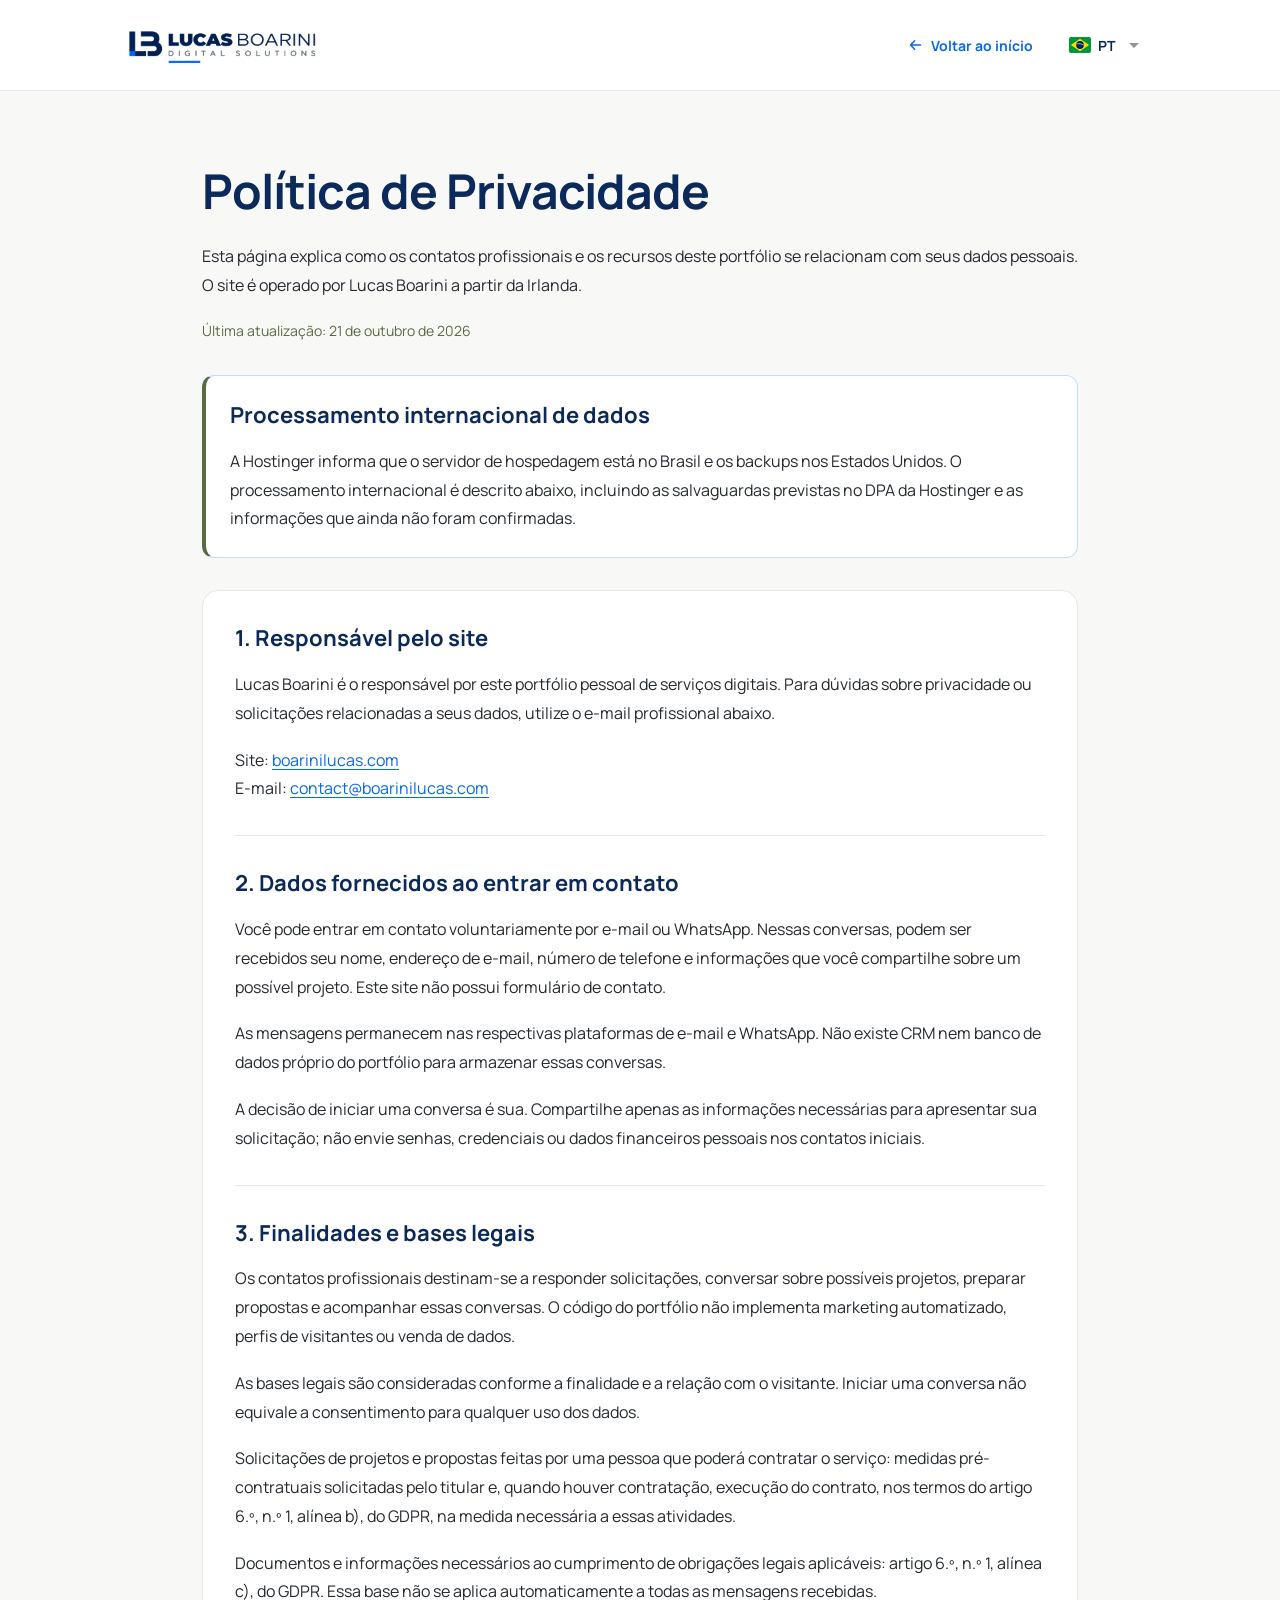
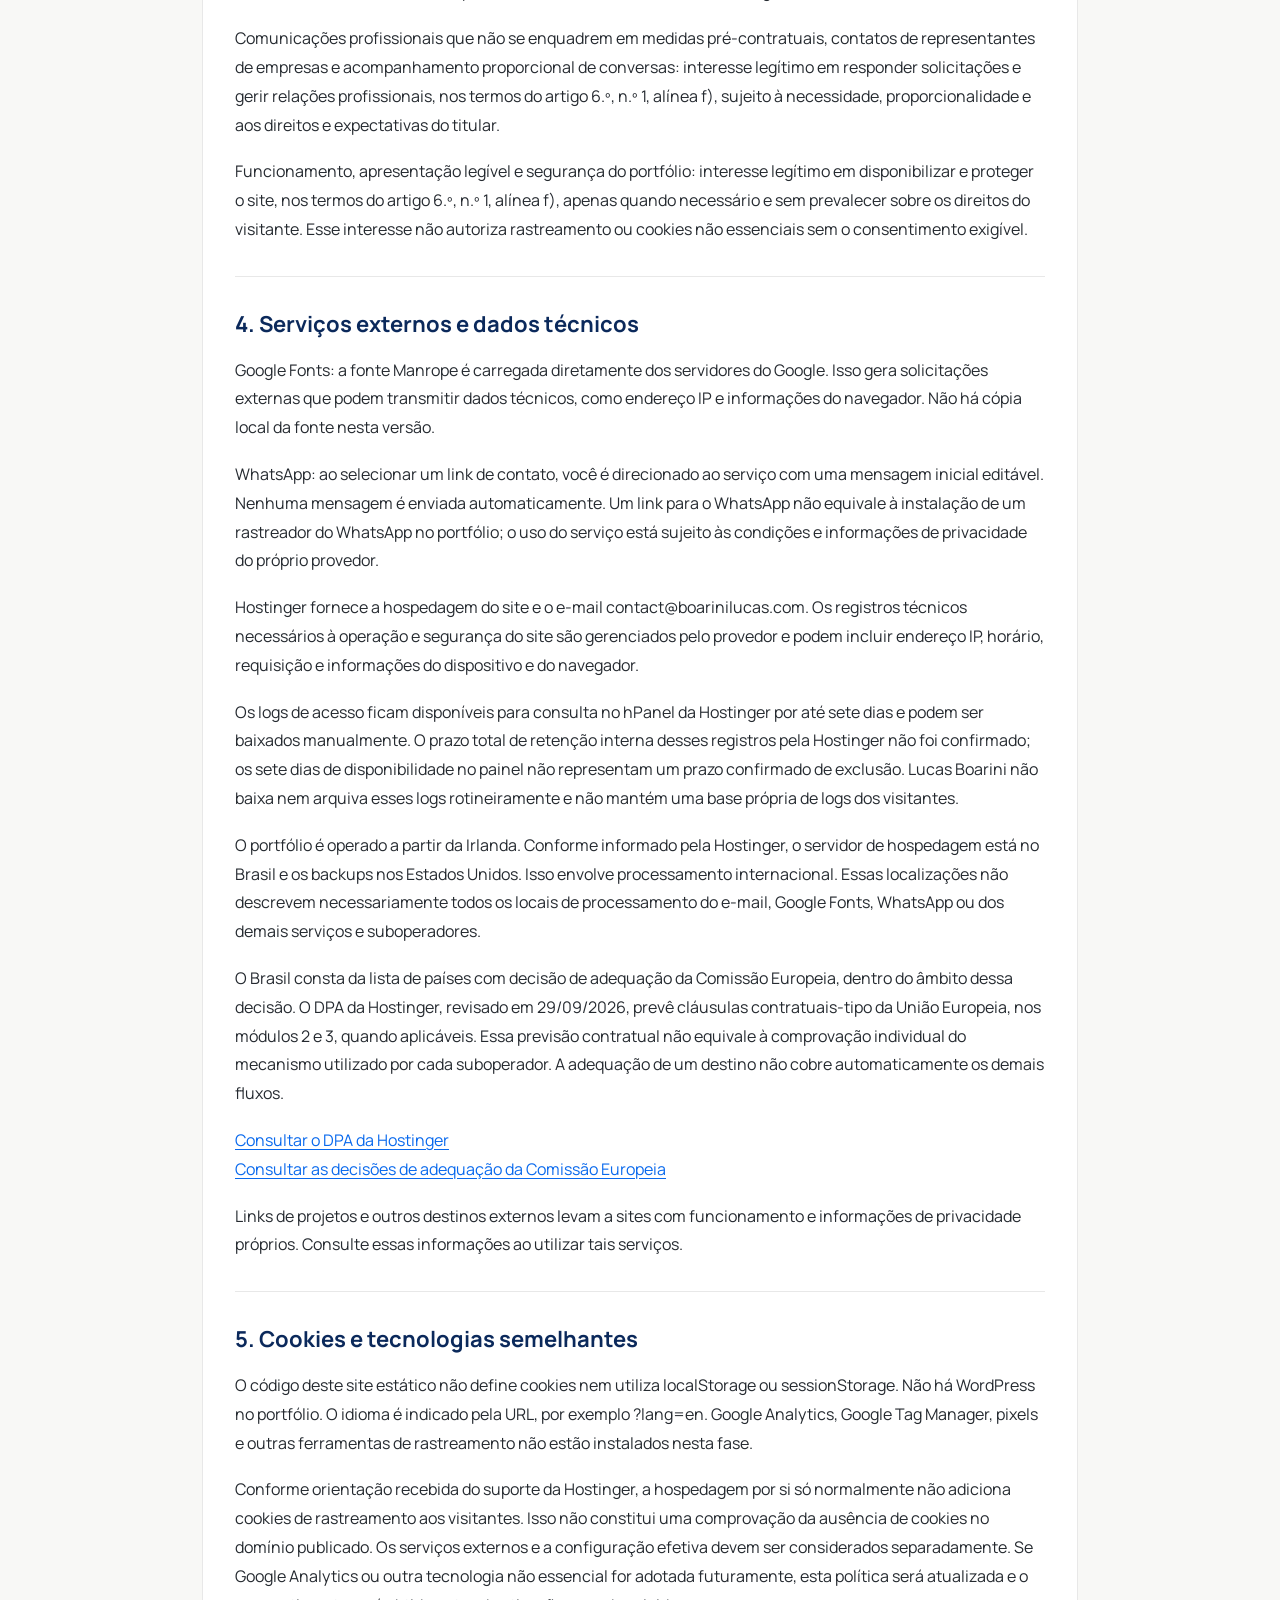
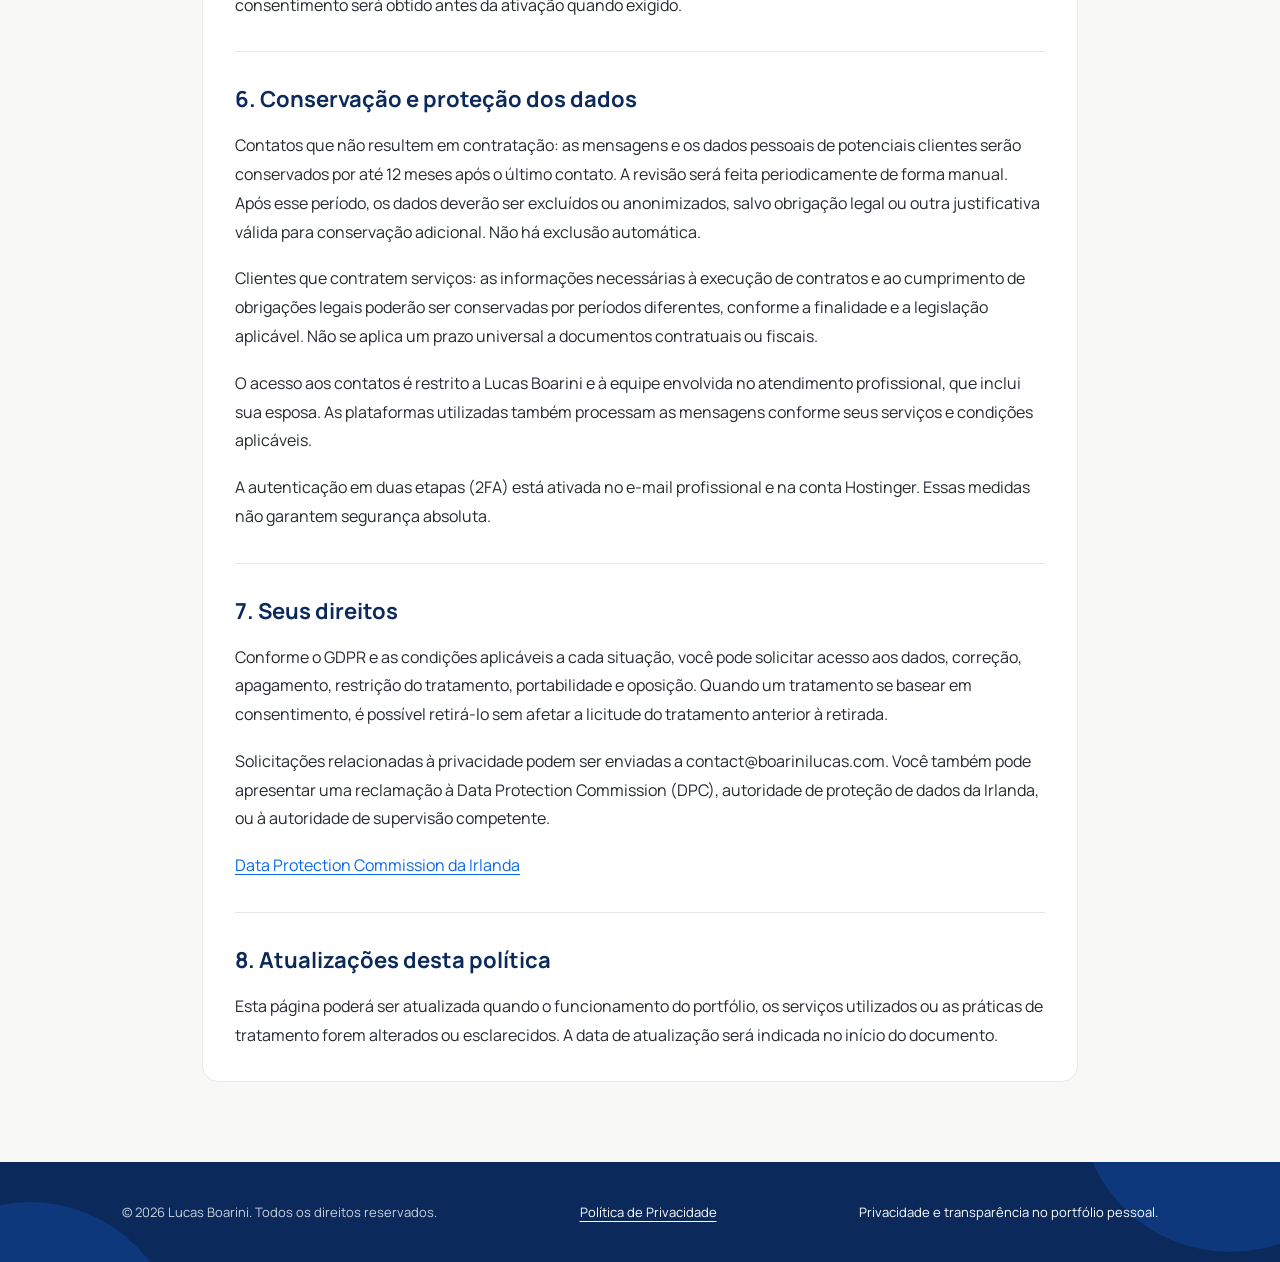
==== privacy-policy.html @ ac852f43 "feat: finalize portfolio and privacy policy for launch" ====
<!DOCTYPE html>
<html lang="pt-BR">
    <head>
        <meta charset="UTF-8">
        <meta name="viewport" content="width=device-width, initial-scale=1.0">
        <title data-i18n="privacy.seoTitle">Política de Privacidade | Lucas Boarini</title>
        <meta name="description" content="Informações sobre contatos, serviços externos e privacidade no portfólio de Lucas Boarini, operado a partir da Irlanda." data-i18n-content="privacy.seoDescription">
        <link rel="canonical" href="https://boarinilucas.com/privacy-policy.html">
        <meta property="og:url" content="https://boarinilucas.com/privacy-policy.html">
        <meta property="og:type" content="website">
        <meta property="og:site_name" content="Lucas Boarini Digital Solutions">
        <meta property="og:title" content="Política de Privacidade | Lucas Boarini" data-i18n-content="privacy.seoTitle">
        <meta property="og:description" content="Informações sobre contatos, serviços externos e privacidade no portfólio de Lucas Boarini, operado a partir da Irlanda." data-i18n-content="privacy.seoDescription">
        <meta property="og:locale" content="pt_BR" data-i18n-content="seo.locale">
        <meta property="og:locale:alternate" content="en_IE" data-i18n-content="seo.localeAlternate">
        <meta property="og:image" content="https://boarinilucas.com/assets/img/social/og-image.jpg">
        <meta property="og:image:width" content="1200">
        <meta property="og:image:height" content="630">
        <meta name="twitter:card" content="summary_large_image">
        <meta name="twitter:title" content="Política de Privacidade | Lucas Boarini" data-i18n-content="privacy.seoTitle">
        <meta name="twitter:description" content="Informações sobre contatos, serviços externos e privacidade no portfólio de Lucas Boarini, operado a partir da Irlanda." data-i18n-content="privacy.seoDescription">
        <meta name="twitter:image" content="https://boarinilucas.com/assets/img/social/og-image.jpg">
        <!-- Antes da publicação: disponibilizar a imagem na URL HTTPS configurada
        e validar as prévias de compartilhamento no domínio definitivo. -->
        <link rel="icon" type="image/png" sizes="32x32" href="assets/img/logo-site/favicon-32.png">
        <link rel="icon" type="image/png" sizes="96x96" href="assets/img/logo-site/favicon-96.png">
        <link rel="preconnect" href="https://fonts.googleapis.com">
        <link rel="preconnect" href="https://fonts.gstatic.com" crossorigin>
        <link rel="stylesheet" href="https://fonts.googleapis.com/css2?family=Manrope:wght@400;600;700;800&amp;display=swap">
        <link rel="stylesheet" href="assets/style.css">
        <link rel="stylesheet" href="assets/privacy-policy.css">
    </head>
    <body class="privacy-page">
        <a href="#privacy-content" class="privacy-skip-link" data-i18n="privacy.skip">Ir para o conteúdo</a>
        <header class="header">
            <div class="header-container">
                <a href="index.html" class="logo" data-language-link>
                    <img src="assets/img/logo-site/logo.webp" alt="Lucas Boarini Digital Solutions" width="600" height="200">
                </a>
                <a href="index.html" class="privacy-back-link" data-language-link aria-label="Voltar ao início" data-i18n-aria-label="privacy.back">
                    <svg viewBox="0 0 24 24" width="20" height="20" fill="none" stroke="currentColor" stroke-width="1.8" stroke-linecap="round" stroke-linejoin="round" aria-hidden="true"><path d="m14 7-5 5 5 5M9 12h12"/></svg>
                    <span class="privacy-back-full" data-i18n="privacy.back">Voltar ao início</span>
                    <span class="privacy-back-short" data-i18n="privacy.backShort">Início</span>
                </a>
                <div class="language-selector">
                    <button class="language-button" id="language-button" type="button" aria-expanded="false" aria-controls="language-menu">
                        <img
                        id="language-flag"
                        src="assets/img/flags/br.svg"
                        alt="Português"
                        width="22"
                        height="16"
                        >
                        <span id="language-label">
                            PT
                        </span>
                        <img src="assets/img/icons/arrow-drop-down.svg" alt="" width="24" height="24">
                    </button>
                    <div class="language-menu" id="language-menu">
                        <button data-lang="pt">
                            <img src="assets/img/flags/br.svg" alt="" width="22" height="16">
                            <span>
                                Português
                            </span>
                        </button>
                        <button data-lang="en">
                            <img src="assets/img/flags/ie.svg" alt="" width="22" height="16">
                            <span>
                                English
                            </span>
                        </button>
                    </div>
                </div>
            </div>
        </header>
        <main id="privacy-content" class="privacy-content">
            <div class="privacy-heading">
                <h1 data-i18n="privacy.link">Política de Privacidade</h1>
                <p data-i18n="privacy.intro">Esta página explica como os contatos profissionais e os recursos deste portfólio se relacionam com seus dados pessoais. O site é operado por Lucas Boarini a partir da Irlanda.</p>
                <p class="privacy-updated"><span data-i18n="privacy.updatedLabel">Última atualização:</span> <time datetime="2026-10-21" data-i18n="privacy.updatedDate">21 de outubro de 2026</time></p>
            </div>
            <aside class="privacy-review" aria-labelledby="privacy-review-title">
                <h2 data-i18n="privacy.transferNoticeTitle" id="privacy-review-title">Processamento internacional de dados</h2>
                <p data-i18n="privacy.transferNoticeText">A Hostinger informa que o servidor de hospedagem está no Brasil e os backups nos Estados Unidos. O processamento internacional é descrito abaixo, incluindo as salvaguardas previstas no DPA da Hostinger e as informações que ainda não foram confirmadas.</p>
            </aside>
            <article class="privacy-document">
                <section aria-labelledby="controller-title">
                    <h2 data-i18n="privacy.controllerTitle" id="controller-title">1. Responsável pelo site</h2>
                    <p data-i18n="privacy.controllerText">Lucas Boarini é o responsável por este portfólio pessoal de serviços digitais. Para dúvidas sobre privacidade ou solicitações relacionadas a seus dados, utilize o e-mail profissional abaixo.</p>
                    <p><span data-i18n="privacy.siteLabel">Site:</span> <a href="https://boarinilucas.com/">boarinilucas.com</a><br>
                    <span data-i18n="privacy.emailLabel">E-mail:</span> <a href="mailto:contact@boarinilucas.com">contact@boarinilucas.com</a></p>
                </section>
                <section aria-labelledby="contact-data-title">
                    <h2 data-i18n="privacy.contactTitle" id="contact-data-title">2. Dados fornecidos ao entrar em contato</h2>
                    <p data-i18n="privacy.contactText">Você pode entrar em contato voluntariamente por e-mail ou WhatsApp. Nessas conversas, podem ser recebidos seu nome, endereço de e-mail, número de telefone e informações que você compartilhe sobre um possível projeto. Este site não possui formulário de contato.</p>
                    <p data-i18n="privacy.contactStorage">As mensagens permanecem nas respectivas plataformas de e-mail e WhatsApp. Não existe CRM nem banco de dados próprio do portfólio para armazenar essas conversas.</p>
                    <p data-i18n="privacy.contactChoice">A decisão de iniciar uma conversa é sua. Compartilhe apenas as informações necessárias para apresentar sua solicitação; não envie senhas, credenciais ou dados financeiros pessoais nos contatos iniciais.</p>
                </section>
                <section aria-labelledby="purposes-title">
                    <h2 data-i18n="privacy.purposeTitle" id="purposes-title">3. Finalidades e bases legais</h2>
                    <p data-i18n="privacy.purposeText">Os contatos profissionais destinam-se a responder solicitações, conversar sobre possíveis projetos, preparar propostas e acompanhar essas conversas. O código do portfólio não implementa marketing automatizado, perfis de visitantes ou venda de dados.</p>
                    <p data-i18n="privacy.basisText">As bases legais são consideradas conforme a finalidade e a relação com o visitante. Iniciar uma conversa não equivale a consentimento para qualquer uso dos dados.</p>
                    <p data-i18n="privacy.basisContract">Solicitações de projetos e propostas feitas por uma pessoa que poderá contratar o serviço: medidas pré-contratuais solicitadas pelo titular e, quando houver contratação, execução do contrato, nos termos do artigo 6.º, n.º 1, alínea b), do GDPR, na medida necessária a essas atividades.</p>
                    <p data-i18n="privacy.basisLegal">Documentos e informações necessários ao cumprimento de obrigações legais aplicáveis: artigo 6.º, n.º 1, alínea c), do GDPR. Essa base não se aplica automaticamente a todas as mensagens recebidas.</p>
                    <p data-i18n="privacy.basisInterests">Comunicações profissionais que não se enquadrem em medidas pré-contratuais, contatos de representantes de empresas e acompanhamento proporcional de conversas: interesse legítimo em responder solicitações e gerir relações profissionais, nos termos do artigo 6.º, n.º 1, alínea f), sujeito à necessidade, proporcionalidade e aos direitos e expectativas do titular.</p>
                    <p data-i18n="privacy.basisTechnical">Funcionamento, apresentação legível e segurança do portfólio: interesse legítimo em disponibilizar e proteger o site, nos termos do artigo 6.º, n.º 1, alínea f), apenas quando necessário e sem prevalecer sobre os direitos do visitante. Esse interesse não autoriza rastreamento ou cookies não essenciais sem o consentimento exigível.</p>
                </section>
                <section aria-labelledby="services-title">
                    <h2 data-i18n="privacy.servicesTitle" id="services-title">4. Serviços externos e dados técnicos</h2>
                    <p data-i18n="privacy.fontsText">Google Fonts: a fonte Manrope é carregada diretamente dos servidores do Google. Isso gera solicitações externas que podem transmitir dados técnicos, como endereço IP e informações do navegador. Não há cópia local da fonte nesta versão.</p>
                    <p data-i18n="privacy.whatsappText">WhatsApp: ao selecionar um link de contato, você é direcionado ao serviço com uma mensagem inicial editável. Nenhuma mensagem é enviada automaticamente. Um link para o WhatsApp não equivale à instalação de um rastreador do WhatsApp no portfólio; o uso do serviço está sujeito às condições e informações de privacidade do próprio provedor.</p>
                    <p data-i18n="privacy.hostingText">Hostinger fornece a hospedagem do site e o e-mail contact@boarinilucas.com. Os registros técnicos necessários à operação e segurança do site são gerenciados pelo provedor e podem incluir endereço IP, horário, requisição e informações do dispositivo e do navegador.</p>
                    <p data-i18n="privacy.logsText">Os logs de acesso ficam disponíveis para consulta no hPanel da Hostinger por até sete dias e podem ser baixados manualmente. O prazo total de retenção interna desses registros pela Hostinger não foi confirmado; os sete dias de disponibilidade no painel não representam um prazo confirmado de exclusão. Lucas Boarini não baixa nem arquiva esses logs rotineiramente e não mantém uma base própria de logs dos visitantes.</p>
                    <p data-i18n="privacy.transfersText">O portfólio é operado a partir da Irlanda. Conforme informado pela Hostinger, o servidor de hospedagem está no Brasil e os backups nos Estados Unidos. Isso envolve processamento internacional. Essas localizações não descrevem necessariamente todos os locais de processamento do e-mail, Google Fonts, WhatsApp ou dos demais serviços e suboperadores.</p>
                    <p data-i18n="privacy.safeguardsText">O Brasil consta da lista de países com decisão de adequação da Comissão Europeia, dentro do âmbito dessa decisão. O DPA da Hostinger, revisado em 29/09/2026, prevê cláusulas contratuais-tipo da União Europeia, nos módulos 2 e 3, quando aplicáveis. Essa previsão contratual não equivale à comprovação individual do mecanismo utilizado por cada suboperador. A adequação de um destino não cobre automaticamente os demais fluxos.</p>
                    <p><a href="https://www.hostinger.com/legal/dpa" data-i18n="privacy.hostingerDpaLink">Consultar o DPA da Hostinger</a><br>
                    <a href="https://commission.europa.eu/law/law-topic/data-protection/international-dimension-data-protection/adequacy-decisions_en" data-i18n="privacy.adequacyLink">Consultar as decisões de adequação da Comissão Europeia</a></p>
                    <p data-i18n="privacy.externalLinksText">Links de projetos e outros destinos externos levam a sites com funcionamento e informações de privacidade próprios. Consulte essas informações ao utilizar tais serviços.</p>
                </section>
                <section aria-labelledby="cookies-title">
                    <h2 data-i18n="privacy.cookiesTitle" id="cookies-title">5. Cookies e tecnologias semelhantes</h2>
                    <p data-i18n="privacy.cookiesText">O código deste site estático não define cookies nem utiliza localStorage ou sessionStorage. Não há WordPress no portfólio. O idioma é indicado pela URL, por exemplo ?lang=en. Google Analytics, Google Tag Manager, pixels e outras ferramentas de rastreamento não estão instalados nesta fase.</p>
                    <p data-i18n="privacy.cookiesHosting">Conforme orientação recebida do suporte da Hostinger, a hospedagem por si só normalmente não adiciona cookies de rastreamento aos visitantes. Isso não constitui uma comprovação da ausência de cookies no domínio publicado. Os serviços externos e a configuração efetiva devem ser considerados separadamente. Se Google Analytics ou outra tecnologia não essencial for adotada futuramente, esta política será atualizada e o consentimento será obtido antes da ativação quando exigido.</p>
                </section>
                <section aria-labelledby="retention-title">
                    <h2 data-i18n="privacy.retentionTitle" id="retention-title">6. Conservação e proteção dos dados</h2>
                    <p data-i18n="privacy.retentionText">Contatos que não resultem em contratação: as mensagens e os dados pessoais de potenciais clientes serão conservados por até 12 meses após o último contato. A revisão será feita periodicamente de forma manual. Após esse período, os dados deverão ser excluídos ou anonimizados, salvo obrigação legal ou outra justificativa válida para conservação adicional. Não há exclusão automática.</p>
                    <p data-i18n="privacy.clientRetention">Clientes que contratem serviços: as informações necessárias à execução de contratos e ao cumprimento de obrigações legais poderão ser conservadas por períodos diferentes, conforme a finalidade e a legislação aplicável. Não se aplica um prazo universal a documentos contratuais ou fiscais.</p>
                    <p data-i18n="privacy.accessText">O acesso aos contatos é restrito a Lucas Boarini e à equipe envolvida no atendimento profissional, que inclui sua esposa. As plataformas utilizadas também processam as mensagens conforme seus serviços e condições aplicáveis.</p>
                    <p data-i18n="privacy.securityText">A autenticação em duas etapas (2FA) está ativada no e-mail profissional e na conta Hostinger. Essas medidas não garantem segurança absoluta.</p>
                </section>
                <section aria-labelledby="rights-title">
                    <h2 data-i18n="privacy.rightsTitle" id="rights-title">7. Seus direitos</h2>
                    <p data-i18n="privacy.rightsText">Conforme o GDPR e as condições aplicáveis a cada situação, você pode solicitar acesso aos dados, correção, apagamento, restrição do tratamento, portabilidade e oposição. Quando um tratamento se basear em consentimento, é possível retirá-lo sem afetar a licitude do tratamento anterior à retirada.</p>
                    <p data-i18n="privacy.requestsText">Solicitações relacionadas à privacidade podem ser enviadas a contact@boarinilucas.com. Você também pode apresentar uma reclamação à Data Protection Commission (DPC), autoridade de proteção de dados da Irlanda, ou à autoridade de supervisão competente.</p>
                    <p><a href="https://www.dataprotection.ie/" data-i18n="privacy.dpcLink">Data Protection Commission da Irlanda</a></p>
                </section>
                <section aria-labelledby="updates-title">
                    <h2 data-i18n="privacy.updatesTitle" id="updates-title">8. Atualizações desta política</h2>
                    <p data-i18n="privacy.updatesText">Esta página poderá ser atualizada quando o funcionamento do portfólio, os serviços utilizados ou as práticas de tratamento forem alterados ou esclarecidos. A data de atualização será indicada no início do documento.</p>
                </section>
            </article>
        </main>
        <footer class="footer privacy-footer">
            <div class="footer-container">
                <p class="footer-copyright">© <span id="copyright-year">2026</span> Lucas Boarini. <span data-i18n="footerRights">Todos os direitos reservados.</span></p>
                <a href="privacy-policy.html" class="footer-privacy-link" data-language-link aria-current="page" data-i18n="privacy.link">Política de Privacidade</a>
                <p data-i18n="privacy.footer">Privacidade e transparência no portfólio pessoal.</p>
            </div>
        </footer>
        <script src="assets/translations.js"></script>
        <script src="assets/script.js"></script>
    </body>
</html>
---- assets/style.css ----
:root {
    /* Colors */
    --color-primary: #0B295B;
    --color-accent: #1678FF;
    --color-accent-accessible: #0969ED;
    --color-indicator-inactive: #757B83;
    --color-secondary: #596B45;
    --color-dark: #252A30;
    --color-light-shadow: #252a305b;

    --color-white: #FFFFFF;
    --color-background: #F8F8F6;
    --color-header: #fffffff2;
    --color-border: #E8E8E8;
    --color-tech-card: #0b295b0f;
    --color-light-border: #1678ff40;

    --color-project-label: #596b451f;
    --color-background-card-project: #f1f3f1;

    /* Typography */
    --font-primary: 'Manrope', sans-serif;
}


/* Basic reset */

* {
    box-sizing: border-box;
}

html,
body {
    margin: 0;
    padding: 0;
}

button,
input,
select,
textarea {
    font: inherit;
    color: inherit;
}


/* General */

body {
    font-family: var(--font-primary);
    color: var(--color-dark);
    background-color: var(--color-background);
}

/* =========================
   HEADER
========================= */

.header {
    width: 100%;
    background: var(--color-header);
    border-bottom: 1px solid var(--color-border);

    position: sticky;
    top: 0;
    z-index: 1000;

    backdrop-filter: blur(10px);
}

.header-container {
    max-width: 1400px;
    height: 90px;
    margin: 0 auto;
    padding: 0 32px;

    display: flex;
    align-items: center;
    justify-content: space-between;
}

/* Logo */

.logo {
    display: flex;
    align-items: center;
}

.logo img {
    width: 200px;
    height: auto;
    display: block;
}

/* Navigation */

.nav {
    display: flex;
    align-items: center;
    gap: 40px;
    margin-left: auto;
    margin-right: 40px;
}

.nav a {
    color: var(--color-primary);
    text-decoration: none;
    font-size: 15px;
    font-weight: 700;

    transition: color 0.2s ease;
}

.nav a:hover,
.nav a.active {
    color: var(--color-accent-accessible);
}

/* Contact Button */

.contact-button {
    padding: 14px 24px;

    border: 2px solid var(--color-accent-accessible);
    border-radius: 6px;

    color: var(--color-accent-accessible);
    text-decoration: none;
    font-size: 15px;
    font-weight: 600;

    transition: all 0.2s ease;
}

.contact-button:hover {
    background: var(--color-accent-accessible);
    color: var(--color-white);
}

/* Mobile menu */

.menu-toggle {
    display: none;
    position: relative;

    width: 44px;
    height: 44px;
    flex-shrink: 0;

    padding: 0;
    background: none;
    border: none;

    cursor: pointer;
}

.menu-toggle span {
    position: absolute;
    left: 50%;

    width: 26px;
    height: 2px;

    background: var(--color-dark);
    border-radius: 2px;

    transform: translateX(-50%);
    transition: all 0.3s ease;
}

/* Linhas do hambúrguer */

.menu-toggle span:nth-child(1) {
    top: 13px;
}

.menu-toggle span:nth-child(2) {
    top: 21px;
}

.menu-toggle span:nth-child(3) {
    top: 29px;
}


/* =========================
   LANGUAGE SELECTOR
========================= */

.language-selector {
    position: relative;
    margin-right: 20px;
}

.language-button {
    display: flex;
    align-items: center;
    gap: 7px;

    padding: 10px 12px;

    border: none;
    background: transparent;

    font-family: var(--font-primary);
    font-size: 14px;
    font-weight: 700;

    color: var(--color-primary);

    cursor: pointer;
    border-radius: 6px;

    transition: background 0.2s ease;
}

.language-button:hover {
    background: var(--color-background);
}

#language-flag {
    font-size: 17px;
}

/* Dropdown */

.language-menu {
    position: absolute;

    top: calc(100% + 10px);
    right: 0;

    min-width: 150px;

    padding: 6px;

    background: var(--color-white);

    color: var(--color-primary);

    border: 1px solid var(--color-border);
    border-radius: 8px;

    box-shadow: 0 8px 25px var(--color-dark);

    opacity: 0;
    visibility: hidden;

    transform: translateY(-5px);

    transition: all 0.2s ease;

    z-index: 1000;
}


/* Dropdown aberto */

.language-menu.open {
    opacity: 1;
    visibility: visible;
    transform: translateY(0);
}


/* Opções */

.language-menu button {
    width: 100%;

    display: flex;
    align-items: center;
    gap: 10px;

    padding: 10px 12px;

    border: none;
    border-radius: 5px;

    background: transparent;

    font-family: var(--font-primary);
    font-size: 14px;
    font-weight: 700;

    color: var(--color-primary);

    cursor: pointer;

    text-align: left;
}

.language-menu button:hover {
    background: var(--color-background);
}

#language-flag,
.language-menu img {
    width: 22px;
    height: 16px;
    object-fit: cover;
    border-radius: 2px;
    display: block;
}


/* =========================
   HERO
========================= */

.hero {
    scroll-margin-top: 100px;
    min-height: calc(100vh - 90px);
    display: flex;
    align-items: center;

    overflow: hidden;
}

.hero-container {
    width: 100%;
    max-width: 1400px;

    margin: 0 auto;
    padding: 60px 32px 0;

    padding-bottom: 0;

    display: grid;
    grid-template-columns: 1fr 1fr;
    grid-template-rows: auto auto;

    column-gap: 60px;
    row-gap: 18px;

    align-items: center;
}


/* Content */

.hero-content {
    grid-column: 1;
    grid-row: 1;
}

.hero-visual {
    grid-column: 2;
    grid-row: 1 / span 2;
}

.hero-label {
    display: inline-block;

    margin-bottom: 20px;

    color: var(--color-secondary);

    font-size: 14px;
    font-weight: 700;

    text-transform: uppercase;
    letter-spacing: 2px;
}

.hero h1 {
    margin: 0 0 24px;

    color: var(--color-primary);

    font-size: clamp(48px, 5vw, 76px);
    line-height: 1.05;
    letter-spacing: -2px;
}

.hero-title-highlight {
    color: var(--color-accent);
}

.hero-description {
    max-width: 600px;

    margin-bottom: 32px;

    color: var(--color-dark);

    font-size: 18px;
    line-height: 1.7;
}

.hero-buttons {
    grid-column: 1;
    grid-row: 2;

    display: flex;
    align-items: center;
    gap: 16px;

    align-self: start;
    margin: 0;
}

.button-primary,
.button-secondary {
    padding: 15px 24px;

    border-radius: 6px;

    font-weight: 700;
    text-decoration: none;

    transition: all 0.2s ease;
}


/* Principal */

.button-primary {
    display: inline-flex;
    align-items: center;
    justify-content: center;
    gap: 10px;

    background: var(--color-accent-accessible);
    color: var(--color-white);
}

.button-primary:hover {
    transform: translateY(-2px);

    box-shadow: 0 10px 24px var(--color-light-shadow);
}

.button-icon {
    width: 18px;
    height: 18px;

    position: relative;
    top: 1px;

    transition: transform 0.2s ease;
}

.button-primary:hover .button-icon {
    transform: translateX(4px);
}


/* Secundário */

.button-secondary {
    border: 2px solid var(--color-primary);
    color: var(--color-primary);
}

.button-secondary:hover {
    background: var(--color-primary);
    color: var(--color-white);

    box-shadow: 0 10px 24px var(--color-light-shadow);
}

.hero-availability {
    display: flex;
    align-items: center;
    gap: 9px;

    margin: 0;

    color: var(--color-secondary);
    font-size: 14px;
    font-weight: 600;
}

.status-dot {
    width: 9px;
    height: 9px;

    background: var(--color-secondary);

    border-radius: 50%;
}

.hero-visual {
    position: relative;

    min-height: 600px;

    display: flex;
    align-items: flex-end;
    justify-content: center;
}

.hero-shape {
    position: absolute;

    width: 480px;
    height: 480px;

    border-radius: 50%;

    background: var(--color-primary);

    opacity: 0.08;
}

.hero-image {
    position: relative;
    z-index: 2;

    width: min(520px, 100%);
    height: auto;

    display: block;
}

.shape {
    position: absolute;
    z-index: 1;
    pointer-events: none;
}

.shape-green-circle {
    width: 130px;
    height: 130px;

    background: var(--color-secondary);

    border-radius: 65% 35% 55% 45% / 45% 60% 40% 55%;

    left: 3%;
    bottom: 16%;

    transform: rotate(-15deg);

    opacity: 0.9;
}

.shape-green-square {
    width: 75px;
    height: 75px;

    border: 2px solid var(--color-secondary);
    border-radius: 10px;

    right: 7%;
    top: 25%;

    transform: rotate(15deg);

    opacity: 0.7;
}

.shape-blue-dot {
    width: 14px;
    height: 14px;

    background: var(--color-accent);
    border-radius: 50%;

    right: 14%;
    top: 16%;
}

.hero-card {
    position: absolute;

    left: -9%;
    top: 20%;

    z-index: 3;

    width: 225px;

    display: flex;
    align-items: center;
    gap: 12px;

    padding: 14px 18px;

    background: var(--color-background);

    border: 1px solid var(--color-border);
    border-radius: 12px;

    box-shadow: 0 10px 30px var(--color-light-shadow);

    backdrop-filter: blur(8px);
}

.hero-card > div:last-child {
    min-width: 0;
}

.hero-card-icon {
    width: 38px;
    height: 38px;

    display: flex;
    align-items: center;
    justify-content: center;

    flex-shrink: 0;

    background: var(--color-secondary);
    color: var(--color-white);

    border-radius: 10px;

    font-size: 18px;
}

.hero-card-title {
    display: block;

    margin-bottom: 3px;

    color: var(--color-primary);

    font-size: 13px;
    font-weight: 800;

    text-transform: uppercase;
    letter-spacing: 0.5px;
}

.hero-card p {
    margin: 0;

    color: var(--color-dark);

    font-size: 12px;
    line-height: 1.4;
}


/* =========================
   SOLUTIONS
========================= */

.solutions {
    padding: 90px 32px 90px;

    background: var(--color-white);
}

.solutions-container {
    width: 100%;
    max-width: 1400px;

    margin: 0 auto;
}


/* Heading */

.section-heading {
    max-width: 760px;

    margin: 0 auto 60px;

    text-align: center;
}

.section-label {
    display: inline-block;

    margin-bottom: 18px;

    color: var(--color-secondary);

    font-size: 14px;
    font-weight: 700;

    text-transform: uppercase;
    letter-spacing: 2px;
}

.section-heading h2 {
    margin: 0 0 20px;

    color: var(--color-primary);

    font-size: clamp(36px, 4vw, 56px);
    line-height: 1.1;

    letter-spacing: -1.5px;
}

.section-heading p {
    max-width: 650px;

    margin: 0 auto;

    color: var(--color-dark);

    font-size: 17px;
    line-height: 1.7;
}

.solutions-title {
    margin: 0;
    font-size: 52px;
    font-weight: 700;
    line-height: 1.1;
    text-align: center;

    color: var(--color-primary);
}

.solutions-title-main {
    display: block;
    color: var(--color-primary);
}

.solutions-title-highlight {
    display: block;
    color: var(--color-accent);
}

.solutions-grid {
    display: grid;

    grid-template-columns: repeat(3, 1fr);

    gap: 24px;
}

/* Os controles só aparecem no carrossel mobile. */
.carousel-indicators {
    display: none;
}

.solution-card {
    position: relative;

    min-height: 265px;

    display: flex;
    flex-direction: column;

    padding: 34px;

    background: var(--color-background);

    border: 1px solid var(--color-border);
    border-radius: 16px;

    transition:
        transform 0.25s ease,
        box-shadow 0.25s ease,
        border-color 0.25s ease;
}

.solution-card:hover {
    transform: translateY(-6px);

    border-color: var(--color-light-border);

    box-shadow: 0 18px 45px var(--color-light-shadow);
}

.solution-header {
    display: flex;
    align-items: center;
    gap: 18px;

    margin-bottom: 28px;
}

.solution-number {
    position: absolute;

    top: 30px;
    right: 30px;

    color: var(--color-secondary);

    font-size: 13px;
    font-weight: 700;

    letter-spacing: 1px;
}

.solution-icon {
    width: 52px;
    height: 52px;

    flex-shrink: 0;

    display: flex;
    align-items: center;
    justify-content: center;

    background: var(--color-primary);

    border-radius: 12px;
}

.solution-icon img {
    width: 35px;
    height: 35px;
    display: block;
}

.solution-card h3 {
    margin: 0;

    color: var(--color-primary);

    font-size: 24px;
    font-weight: 700;
}

.solution-card p {
    margin: 0 0 30px;

    color: var(--color-dark);

    font-size: 15px;
    line-height: 1.7;
}

.solution-link {
    margin-top: auto;

    display: inline-flex;
    align-items: center;
    align-self: flex-start;

    gap: 8px;

    color: var(--color-accent-accessible);

    font-size: 14px;
    font-weight: 700;

    text-decoration: none;
}

.solution-link span {
    transition: transform 0.2s ease;
}

.solution-link-icon {
    display: block;

    position: relative;
    top: 1px;

    width: 16px;
    height: 16px;

    flex-shrink: 0;

    transition: transform 0.2s ease;
}

.solution-link:hover .solution-arrow {
    transform: translateX(4px);
}


/* =========================
   PROJECTS
========================= */

.projects {
    padding: 90px 32px;
    background: var(--color-background);
}

.projects-container {
    width: 100%;
    max-width: 1280px;
    margin: 0 auto;
}

.projects-heading {
    max-width: 850px;
    margin: 0 auto 64px;
    text-align: center;
}

.projects-title {
    margin: 22px 0 20px;

    font-size: 52px;
    font-weight: 700;
    line-height: 1.1;

    color: var(--color-primary);
}

.projects-title-main,
.projects-title-highlight {
    display: block;
}

.projects-title-highlight {
    color: var(--color-accent);
}

.projects-description {
    max-width: 720px;
    margin: 0 auto;

    font-size: 17px;
    line-height: 1.7;

    color: var(--color-dark);
}

.featured-project {
    display: grid;
    grid-template-columns: 1.35fr 0.85fr;

    max-width: 1280px;
    margin: 0 auto;

    background: var(--color-white);

    border: 1px solid var(--color-border);
    border-radius: 24px;

    overflow: hidden;

    box-shadow: 0 18px 50px var(--color-light-shadow);
}

.featured-project-visual {
    min-height: 580px;

    display: flex;
    align-items: center;
    justify-content: center;

    padding: 48px;

    background: var(--color-background-card-project);

    position: relative;
    overflow: hidden;
}

.featured-project-visual::before {
    content: "";

    position: absolute;

    width: 340px;
    height: 340px;

    right: -100px;
    top: -100px;

    border-radius: 50%;

    background: var(--color-secondary);
    opacity: 0.18;
}

.project-image-wrapper {
    position: relative;
    z-index: 1;

    width: 100%;
}

.project-image {
    display: block;

    width: 100%;
    height: auto;

    border-radius: 14px;

    box-shadow: 0 20px 45px var(--color-light-shadow);
}

.featured-project-content {
    padding: 56px 48px;

    display: flex;
    flex-direction: column;
    justify-content: center;
}

.project-label {
    align-self: flex-start;

    padding: 7px 14px;

    background: var(--color-project-label);
    color: var(--color-secondary);

    border-radius: 50px;

    font-size: 12px;
    font-weight: 700;
    letter-spacing: 1.2px;
}

.project-title {
    margin: 22px 0 4px;

    color: var(--color-primary);

    font-size: 42px;
    font-weight: 700;
    line-height: 1.1;
}

.project-category {
    color: var(--color-accent-accessible);

    font-size: 20px;
    font-weight: 600;
}

.project-description {
    margin: 24px 0;

    color: var(--color-dark);

    font-size: 16px;
    line-height: 1.7;
}

.project-features {
    display: flex;
    flex-direction: column;
    gap: 10px;

    margin: 0 0 28px;
    padding: 0;

    list-style: none;
}

.project-features li {
    position: relative;

    padding-left: 24px;

    color: var(--color-dark);

    font-size: 15px;
}

.project-features li::before {
    content: "✓";

    position: absolute;
    left: 0;

    color: var(--color-secondary);

    font-weight: 700;
}

.project-technologies {
    display: flex;
    flex-wrap: wrap;
    gap: 8px;

    margin-bottom: 32px;
}

.project-technologies span {
    display: inline-flex;
    align-items: center;
    gap: 7px;

    padding: 8px 12px;

    background: var(--color-tech-card);
    color: var(--color-primary);

    border-radius: 8px;

    font-size: 13px;
    font-weight: 600;
}

.project-technologies img {
    width: 17px;
    height: 17px;
    object-fit: contain;
}

.project-button {
    align-self: flex-start;

    display: inline-flex;
    align-items: center;
    gap: 12px;

    padding: 14px 22px;

    background: var(--color-accent-accessible);
    color: var(--color-white);

    border-radius: 8px;

    font-size: 15px;
    font-weight: 700;

    text-decoration: none;

    transition: transform 0.2s ease,
                box-shadow 0.2s ease;
}

.project-button img {
    width: 16px;
    height: 16px;

    transition: transform 0.2s ease;
}

.project-button:hover {
    transform: translateY(-2px);

    box-shadow: 0 10px 24px var(--color-light-shadow);
}

.project-button:hover img {
    transform: translateX(4px);
}

.project-mockup {
    position: relative;
    width: 100%;
    max-width: 700px;
    z-index: 2;
}

.browser-mockup {
    width: 100%;

    background: var(--color-white);

    border: 6px solid var(--color-white);
    border-radius: 14px;

    overflow: hidden;

    box-shadow: 0 25px 50px var(--color-light-shadow);
}

.browser-bar {
    height: 32px;

    display: flex;
    align-items: center;

    position: relative;

    padding: 0 12px;

    background: var(--color-white);
}

.browser-dots {
    display: flex;
    gap: 5px;
}

.browser-dots span {
    width: 7px;
    height: 7px;

    border-radius: 50%;

    background: var(--color-light-shadow);
}

.browser-title {
    position: absolute;
    left: 50%;

    transform: translateX(-50%);

    color: var(--color-dark);

    font-size: 10px;
    font-weight: 600;
}

.dashboard-screen {
    display: block;

    width: 100%;
    height: auto;
}

.project-mockup--small {
    max-width: 520px;
}

.project-mockup--small .browser-bar {
    height: 28px;
    flex-shrink: 0;
}

.project-mockup--small .browser-title {
    font-size: 9px;
}

.project-mockup--small .browser-dots span {
    width: 6px;
    height: 6px;
}

.project-mockup--small .dashboard-screen {
    width: 100%;
    height: 220px;

    object-fit: cover;
    object-position: top;

    display: block;
}

.project-mockup--small .browser-mockup {
    overflow: hidden;
    border-radius: 12px;
}

.phone-mockup {
    position: absolute;

    width: 145px;

    right: -25px;
    bottom: -55px;

    padding: 7px;

    background: var(--color-dark);

    border-radius: 22px;

    box-shadow: 0 18px 35px var(--color-light-shadow);

    z-index: 3;
}

.phone-mockup img {
    display: block;

    width: 100%;
    height: auto;

    border-radius: 16px;
}

.phone-speaker {
    position: absolute;

    width: 38px;
    height: 5px;

    top: 10px;
    left: 50%;

    transform: translateX(-50%);

    border-radius: 10px;

    background: var(--color-dark);

    z-index: 2;
}

.projects-secondary-grid {
    display: grid;
    grid-template-columns: repeat(2, 1fr);

    gap: 28px;

    max-width: 1280px;
    margin: 32px auto 0;
}

.project-card {
    background: var(--color-white);

    border: 1px solid var(--color-light-border);
    border-radius: 22px;

    overflow: hidden;

    box-shadow: 0 14px 35px var(--color-light-shadow);

    transition:
        transform 0.25s ease,
        box-shadow 0.25s ease;
}

.project-card:hover {
    transform: translateY(-4px);

    box-shadow: 0 20px 45px var(--color-light-shadow);
}

.project-card-visual {
    height: 330px;

    display: flex;
    align-items: center;
    justify-content: center;

    padding: 38px;

    position: relative;
    overflow: hidden;
}

.project-card-visual-blue {
    background: rgba(22, 120, 255, 0.06);
}

.project-card-visual-green {
    background: rgba(89, 107, 69, 0.09);
}

.project-card-image {
    display: block;

    width: 100%;
    max-height: 260px;

    object-fit: contain;

    position: relative;
    z-index: 2;

    border-radius: 10px;

    box-shadow: 0 16px 35px var(--color-light-shadow);

    transition: transform 0.3s ease;
}

.project-card:hover .project-card-image {
    transform: scale(1.02);
}

.project-card-content {
    padding: 32px 36px 36px;
}

.project-card-top {
    display: flex;
    align-items: center;
    justify-content: space-between;

    margin-bottom: 14px;
}

.project-card-category {
    color: var(--color-secondary);

    font-size: 12px;
    font-weight: 700;

    letter-spacing: 1.3px;
}

.project-card-number {
    color: var(--color-secondary);

    font-size: 13px;
    font-weight: 700;
}

.project-card-title {
    margin: 0 0 14px;

    color: var(--color-primary);

    font-size: 30px;
    font-weight: 700;
    line-height: 1.2;
}

.project-card-description {
    margin: 0 0 24px;

    color: var(--color-dark);

    font-size: 15px;
    line-height: 1.7;
}

.project-card-link {
    display: inline-flex;
    align-items: center;

    gap: 9px;

    color: var(--color-accent-accessible);

    font-size: 15px;
    font-weight: 700;

    text-decoration: none;
}

.project-card-link img {
    width: 15px;
    height: 15px;

    transition: transform 0.2s ease;
}

.project-card-link:hover img {
    transform: translateX(4px);
}



/* =========================================
   ABOUT
========================================= */

.about {
    padding: 100px 32px;
    background: var(--color-white);
}

/* Container principal */

.about-container {
    width: 100%;
    max-width: 1280px;
    margin: 0 auto;

    display: grid;
    grid-template-columns: 1.15fr 0.85fr;
    align-items: center;
    gap: 80px;
}


/* Conteúdo */

.about-content {
    max-width: 720px;
}


/* Label "SOBRE MIM" */

.about .section-label {
    display: block;
    width: 100%;

    margin-bottom: 40px;

    color: var(--color-secondary);

    font-size: 14px;
    font-weight: 700;
    letter-spacing: 1.5px;

    text-align: center;
}


/* Título */

.about-title {
    margin: 0 0 28px;

    color: var(--color-primary);

    font-size: 52px;
    font-weight: 700;
    line-height: 1.1;
}

.about-title span {
    display: block;
    color: var(--color-accent);
}


/* Texto */

.about-text {
    display: flex;
    flex-direction: column;
    gap: 16px;

    max-width: 680px;
    margin-bottom: 38px;
}

.about-text p {
    margin: 0;

    color: var(--color-dark);

    font-size: 16px;
    line-height: 1.75;
}


/* Destaque */

.about-highlights {
    display: grid;
    grid-template-columns: repeat(3, 1fr);
    gap: 18px;

    padding-top: 28px;

    border-top: 1px solid rgba(11, 41, 91, 0.10);
}

.about-highlight {
    display: flex;
    flex-direction: column;
    gap: 6px;
}

.about-highlight strong {
    color: var(--color-primary);

    font-size: 21px;
    font-weight: 700;
}

.about-highlight span {
    max-width: 160px;

    color: var(--color-dark);

    font-size: 13px;
    line-height: 1.45;
}


/*  Área da Foto  */

.about-visual {
    position: relative;

    display: flex;
    align-items: center;
    justify-content: center;
}


/* Bloco verde decorativo atrás da foto */

.about-visual::before {
    content: "";

    position: absolute;

    width: 82%;
    height: 88%;

    right: 0;
    bottom: -18px;

    background: var(--color-secondary);

    border-radius: 24px;

    opacity: 0.12;
}


/* Círculo decorativo */

.about-visual::after {
    content: "";

    position: absolute;

    width: 130px;
    height: 130px;

    top: -30px;
    right: -20px;

    border: 2px solid var(--color-secondary);
    border-radius: 50%;

    opacity: 0.35;
}


/* Foto */

.about-photo {
    position: relative;
    z-index: 2;

    width: 100%;
    max-width: 430px;

    overflow: hidden;

    border-radius: 22px;
}

.about-photo img {
    display: block;

    width: 100%;
    height: auto;
}


/* =========================
   TECHNOLOGIES & TOOLS
========================= */

.technologies {
    padding: 90px 32px;
    background: var(--color-background);
}

.technologies-container {
    max-width: 1280px;
    margin: 0 auto;
}

.technologies-heading {
    max-width: 900px;
}

.technologies-groups {
    display: grid;
    gap: 24px;
}

.technology-group {
    display: grid;
    grid-template-columns: minmax(300px, 0.9fr) minmax(0, 1.4fr);
    align-items: center;
    gap: 32px;
    padding: 32px;
    background: var(--color-white);
    border: 1px solid var(--color-border);
    border-radius: 20px;
    box-shadow: 0 4px 16px color-mix(in srgb, var(--color-light-shadow) 12%, transparent);
}

.technology-category {
    display: flex;
    align-items: center;
    gap: 20px;
    min-width: 0;
}

.technology-category-icon {
    display: flex;
    align-items: center;
    justify-content: center;
    flex-shrink: 0;
    width: 64px;
    height: 64px;
    color: var(--color-accent);
    background: color-mix(in srgb, var(--color-accent) 10%, var(--color-white));
    border-radius: 50%;
}

.technology-group--automation .technology-category-icon {
    color: var(--color-secondary);
    background: color-mix(in srgb, var(--color-secondary) 12%, var(--color-white));
}

.technology-category-icon img {
    display: block;
    width: 32px;
    height: 32px;
    object-fit: contain;
}

.technology-category h3 {
    margin: 0 0 8px;
    color: var(--color-primary);
    font-size: 20px;
    font-weight: 700;
    line-height: 1.3;
}

.technology-category p {
    margin: 0;
    color: var(--color-dark);
    font-size: 14px;
    line-height: 1.6;
}

.technology-list {
    display: grid;
    grid-template-columns: repeat(auto-fit, minmax(88px, 1fr));
    align-items: start;
    gap: 12px;
    min-width: 0;
    margin: 0;
    padding: 8px 0 8px 32px;
    border-left: 1px solid var(--color-border);
    list-style: none;
}

.technology-item {
    display: flex;
    flex-direction: column;
    align-items: center;
    gap: 12px;
    min-width: 0;
    padding: 12px 4px;
    border-radius: 12px;
    text-align: center;
    transition: background-color 0.2s ease;
}

.technology-item img {
    display: block;
    width: 44px;
    height: 44px;
    object-fit: contain;
    transition: transform 0.2s ease;
}

.technology-item span {
    color: var(--color-primary);
    font-size: 12px;
    font-weight: 600;
    line-height: 1.4;
    overflow-wrap: anywhere;
}

@media (hover: hover) and (pointer: fine) {
    .technology-item:hover {
        background: var(--color-tech-card);
    }

    .technology-item:hover img {
        transform: scale(1.08);
    }
}

@media (prefers-reduced-motion: reduce) {
    .technology-item,
    .technology-item img {
        transition: none;
    }

    .technology-item:hover img {
        transform: none;
    }
}

/* =========================
   CONTACT
========================= */

.contact {
    scroll-margin-top: 100px;
    position: relative;
    padding: 100px 32px;
    overflow: hidden;
    background: var(--color-white);
}

.contact::before,
.contact::after {
    content: "";
    position: absolute;
    width: 200px;
    height: 200px;
    border-radius: 50%;
    background: color-mix(in srgb, var(--color-accent) 10%, var(--color-white));
    pointer-events: none;
}

.contact::before {
    top: -125px;
    right: -100px;
}

.contact::after {
    bottom: -120px;
    left: -100px;
}

.contact-container {
    position: relative;
    z-index: 1;
    max-width: 1280px;
    margin: 0 auto;
}

.contact-heading {
    max-width: 850px;
    margin-bottom: 52px;
}

.contact-heading h2 {
    margin-bottom: 12px;
}

.contact-heading .contact-subtitle {
    max-width: none;
    margin: 0 0 22px;
    color: var(--color-primary);
    font-size: clamp(24px, 2.8vw, 34px);
    font-weight: 600;
    line-height: 1.3;
    letter-spacing: -0.8px;
}

.contact-grid {
    display: grid;
    grid-template-columns: minmax(0, 0.9fr) minmax(0, 1.1fr);
    gap: 36px;
    align-items: stretch;
}

.contact-channels {
    display: grid;
    gap: 14px;
}

.contact-card {
    display: flex;
    align-items: center;
    gap: 20px;
    min-width: 0;
    padding: 24px;
    border: 1px solid var(--color-border);
    border-radius: 16px;
    background: var(--color-white);
    color: var(--color-primary);
    text-decoration: none;
    box-shadow: 0 4px 16px color-mix(in srgb, var(--color-light-shadow) 12%, transparent);
    transition: border-color 0.2s ease, transform 0.2s ease;
}

.contact-icon {
    display: flex;
    align-items: center;
    justify-content: center;
    flex-shrink: 0;
    width: 56px;
    height: 56px;
    border-radius: 50%;
    background: var(--color-accent);
}

.contact-icon--whatsapp {
    background: var(--color-secondary);
}

.contact-icon--location {
    background: var(--color-secondary);
}

.contact-icon img {
    display: block;
    width: 28px;
    height: 28px;
    object-fit: contain;
}

.contact-card-text,
.contact-cta-text {
    min-width: 0;
}

.contact-card h3,
.contact-cta h3 {
    margin: 0 0 6px;
    color: var(--color-primary);
    font-size: 18px;
    font-weight: 700;
    line-height: 1.35;
}

.contact-card p,
.contact-cta p {
    margin: 0;
    color: var(--color-dark);
    font-size: 14px;
    line-height: 1.6;
}

.contact-chevron {
    margin-left: auto;
    color: var(--color-primary);
    font-size: 28px;
    line-height: 1;
}

.contact-visual {
    min-width: 0;
    overflow: hidden;
    border-radius: 20px;
    background: var(--color-background-card-project);
}

.contact-visual img {
    display: block;
    width: 100%;
    height: 100%;
    /* Mantém a caixa desktop anterior; a foto continua recortada por cover. */
    aspect-ratio: 1672 / 941;
    min-height: 340px;
    object-fit: cover;
    object-position: center;
}

.contact-cta {
    display: flex;
    align-items: center;
    gap: 22px;
    margin-top: 36px;
    padding: 30px 32px;
    border-radius: 20px;
    background: color-mix(in srgb, var(--color-accent) 8%, var(--color-white));
}

.contact-cta-text {
    flex: 1;
}

.contact-cta-button {
    flex-shrink: 0;
    text-decoration: none;
}

.contact a:focus-visible {
    outline: 3px solid var(--color-accent);
    outline-offset: 4px;
}

.contact a[aria-disabled="true"] {
    cursor: default;
}

@media (hover: hover) and (pointer: fine) {
    .contact-card[href]:hover {
        border-color: var(--color-light-border);
        transform: translateY(-2px);
    }
}

@media (prefers-reduced-motion: reduce) {
    .contact-card,
    .contact-cta-button,
    .contact-cta-button img {
        transition: none;
    }

    .contact-card[href]:hover,
    .contact-cta-button:hover,
    .contact-cta-button:hover img {
        transform: none;
    }
}

/* =========================
   FOOTER
========================= */

.footer {
    --footer-text-secondary: color-mix(in srgb, var(--color-white) 78%, var(--color-primary));
    --footer-divider: color-mix(in srgb, var(--color-white) 22%, var(--color-primary));
    position: relative;
    overflow: hidden;
    padding: 80px 32px 30px;
    color: var(--color-white);
    background: var(--color-primary);
}

.footer::before,
.footer::after {
    content: "";
    position: absolute;
    width: 300px;
    height: 300px;
    border-radius: 50%;
    background: color-mix(in srgb, var(--color-accent) 20%, var(--color-primary));
    pointer-events: none;
}

.footer::before {
    top: -210px;
    right: -100px;
}

.footer::after {
    bottom: -240px;
    left: -120px;
}

.footer-container {
    position: relative;
    z-index: 1;
    max-width: 1280px;
    margin: 0 auto;
}

.footer-grid {
    display: grid;
    grid-template-columns: minmax(0, 1.2fr) minmax(0, 0.7fr) minmax(0, 1fr);
    gap: 64px;
    padding-bottom: 56px;
}

.footer-logo {
    display: inline-block;
    max-width: 100%;
}

.footer-logo img {
    display: block;
    width: 300px;
    max-width: 100%;
    height: auto;
}

.footer-description {
    max-width: 360px;
    margin: 16px 0 28px;
    color: var(--footer-text-secondary);
    font-size: 16px;
    line-height: 1.75;
}

.footer h2 {
    margin: 0 0 24px;
    color: var(--color-white);
    font-size: 20px;
    line-height: 1.4;
}

.footer-nav-list,
.footer-contact-list {
    display: grid;
    gap: 16px;
    margin: 0;
    padding: 0;
    list-style: none;
}

.footer-nav-list a {
    display: inline-block;
    padding: 3px 0;
    color: var(--color-white);
    text-decoration: none;
    font-size: 15px;
    line-height: 1.5;
    transition: color 0.2s ease;
}

.footer-location,
.footer-contact-link {
    display: flex;
    align-items: flex-start;
    gap: 16px;
    color: var(--color-white);
    text-decoration: none;
}

.footer-contact-link > span:last-child,
.footer-location > div {
    min-width: 0;
}

.footer-contact-list {
    gap: 24px;
}

.footer-icon {
    display: flex;
    align-items: center;
    justify-content: center;
    flex-shrink: 0;
    width: 48px;
    height: 48px;
    border-radius: 50%;
    background: var(--color-accent);
}

.footer-icon--whatsapp,
.footer-icon--location {
    background: var(--color-secondary);
}

.footer-location .footer-icon {
    width: 36px;
    height: 36px;
}

.footer-icon img {
    display: block;
    width: 24px;
    height: 24px;
    object-fit: contain;
}

.footer-contact-title {
    display: block;
    margin: 0 0 5px;
    color: var(--color-white);
    font-size: 15px;
    font-weight: 600;
    line-height: 1.5;
}

.footer-location p:not(.footer-contact-title),
.footer-contact-description {
    display: block;
    margin: 0;
    color: var(--footer-text-secondary);
    font-size: 14px;
    line-height: 1.6;
}

.footer-contact-link .footer-contact-title {
    transition: color 0.2s ease;
}

.footer-bottom {
    display: flex;
    flex-wrap: wrap;
    align-items: center;
    justify-content: space-between;
    gap: 24px;
    padding-top: 24px;
    border-top: 1px solid var(--footer-divider);
}

.footer-copyright {
    margin: 0;
    color: var(--footer-text-secondary);
    font-size: 13px;
    line-height: 1.6;
}

.footer-back-to-top {
    display: inline-flex;
    align-items: center;
    justify-content: center;
    flex-shrink: 0;
    gap: 12px;
    min-height: 46px;
    padding: 12px 20px;
    border-radius: 50px;
    background: color-mix(in srgb, var(--color-accent) 28%, var(--color-primary));
    color: var(--color-white);
    text-decoration: none;
    font-size: 14px;
    font-weight: 600;
    transition: background-color 0.2s ease,
                transform 0.2s ease,
                box-shadow 0.2s ease;
}
.footer-back-to-top svg {
    flex-shrink: 0;
    transition: transform 0.2s ease;
}


.footer a:focus-visible {
    outline: 2px solid var(--color-white);
    outline-offset: 5px;
    border-radius: 4px;
}

.footer a[aria-disabled="true"] {
    cursor: default;
}

@media (hover: hover) and (pointer: fine) {
    .footer-nav-list a:hover,
    .footer-contact-link[href]:hover .footer-contact-title {
        color: color-mix(in srgb, var(--color-accent) 65%, var(--color-white));
    }

    .footer-back-to-top:hover {
        background: var(--color-accent-accessible);
        transform: translateY(-2px);
        box-shadow: 0 10px 24px var(--color-light-shadow);
    }

    .footer-back-to-top:hover svg {
        transform: translateY(-4px);
    }
}

@media (prefers-reduced-motion: reduce) {
    .footer-nav-list a,
    .footer-contact-title,
    .footer-back-to-top,
    .footer-back-to-top svg {
        transition: none;
    }

    .footer-back-to-top:hover,
    .footer-back-to-top:hover svg {
        transform: none;
    }
}

/* =========================
   TABLET & MOBILE HEADER
========================= */

@media (max-width: 1100px) {

    .header-container {
        height: 75px;
        padding: 0 20px;
    }

    .logo img {
        width: 160px;
    }

    .contact-button {
        display: none;
    }

    .menu-toggle {
        display: block;
        z-index: 1001;
    }

    .nav {
        position: absolute;

        top: 75px;
        left: 0;

        width: 100%;

        display: flex;
        flex-direction: column;
        align-items: center;

        gap: 0;

        margin: 0;

        background: var(--color-white);

        border-top: 1px solid var(--color-border);
        border-bottom: 1px solid var(--color-border);

        opacity: 0;
        visibility: hidden;
        transform: translateY(-10px);

        transition: all 0.3s ease;
    }

    .nav a {
        width: 100%;
        padding: 18px 20px;

        text-align: center;

        border-bottom: 1px solid var(--color-border);
    }

    .nav.open {
        opacity: 1;
        visibility: visible;
        transform: translateY(0);
    }

    .menu-toggle.active span:nth-child(1) {
        top: 21px;
        transform: translateX(-50%) rotate(45deg);
    }

    .menu-toggle.active span:nth-child(2) {
        opacity: 0;
    }

    .menu-toggle.active span:nth-child(3) {
        top: 21px;
        transform: translateX(-50%) rotate(-45deg);
    }

    .language-selector {
        margin-left: auto;
        margin-right: 10px;
    }

    .language-button {
        padding: 8px;
    }

    .language-arrow {
        display: none;
    }

}

/* =========================
   MOBILE
========================= */

@media (max-width: 768px) {

    .hero {
        min-height: auto;
    }

    .hero-container {
        display: flex;
        flex-direction: column;

        grid-template-columns: 1fr;

        padding: 60px 20px 0;

        gap: 28px;
    }

    .hero-content {
        width: 100%;
    }

    .hero h1 {
        font-size: clamp(38px, 11vw, 48px);
        line-height: 1.08;
        letter-spacing: -1.5px;
    }

    .hero-description {
        font-size: 16px;
    }

    .hero-buttons {
        width: 100%;

        display: flex;
        flex-direction: column;
        
        align-items: stretch;
        
        gap: 12px;

        margin-bottom: 50px;
    }

    .button-primary,
    .button-secondary {
        width: 100%;
        text-align: center;
    }

    .hero-visual {
        min-height: auto;
        width: 280px;
        max-width: 80%;
        transform: none;
    }

    .hero-shape {
        width: 290px;
        height: 290px;
    }

    .hero-image {
        max-width: 380px;
    }

    .hero-card {
        display: none;
    }

    .solutions {
        padding: 75px 20px;
    }

    .section-heading {
        margin-bottom: 40px;

        text-align: left;
    }

    .section-heading p {
        margin: 0;
    }

    .solutions .section-heading {
        text-align: center;
    }

    .solutions .section-heading p {
        margin: 0 auto;
    }

    .mobile-carousel {
        position: relative;
        grid-template-columns: none;
        grid-auto-flow: column;
        grid-auto-columns: 100%;
        align-items: stretch;
        gap: 16px;
        overflow-x: auto;
        overscroll-behavior-x: contain;
        scroll-snap-type: x mandatory;
        scrollbar-width: none;
        padding: 8px 0 28px;
    }

    .mobile-carousel::-webkit-scrollbar {
        display: none;
    }

    .mobile-carousel > article {
        min-width: 0;
        scroll-snap-align: start;
        scroll-snap-stop: always;
    }

    .mobile-carousel:focus-visible {
        outline: 2px solid var(--color-accent);
        outline-offset: 4px;
    }

    .carousel-indicators {
        display: flex;
        justify-content: center;
        gap: 4px;
        margin-top: 4px;
    }

    .carousel-indicator {
        display: inline-flex;
        align-items: center;
        justify-content: center;
        width: 44px;
        height: 44px;
        padding: 0;
        border: 0;
        border-radius: 50%;
        background: transparent;
        cursor: pointer;
    }

    .carousel-indicator::before {
        content: "";
        width: 10px;
        height: 10px;
        border-radius: 50%;
        background: var(--color-indicator-inactive);
        transition: background-color 0.2s ease;
    }

    .carousel-indicator[aria-current="true"]::before {
        background: var(--color-accent);
    }

    .carousel-indicator:focus-visible {
        outline: 2px solid var(--color-accent);
        outline-offset: -4px;
    }

    .carousel-indicator-label {
        position: absolute;
        width: 1px;
        height: 1px;
        padding: 0;
        margin: -1px;
        overflow: hidden;
        clip-path: inset(50%);
        white-space: nowrap;
        border: 0;
    }

    @media (prefers-reduced-motion: reduce) {
        .carousel-indicator::before,
        .mobile-carousel > article,
        .mobile-carousel .solution-link span,
        .mobile-carousel .solution-link-icon,
        .mobile-carousel .project-card-image,
        .mobile-carousel .project-card-link img {
            transition: none;
        }

        .mobile-carousel > article:hover,
        .mobile-carousel .project-card:hover .project-card-image {
            transform: none;
        }
    }

    .solution-card {
        min-height: auto;

        padding: 28px;
    }

    .featured-project {
        grid-template-columns: 1fr;
    }

    .featured-project-visual {
        min-height: auto;
        padding: 32px 20px;
    }

    .featured-project-content {
        padding: 36px 24px;
    }

    .project-title {
        font-size: 34px;
    }

    .project-mockup {
        max-width: 620px;
    }

    .phone-mockup {
        width: 105px;

        right: 8px;
        bottom: -35px;
    }

    .project-card-visual {
        height: 260px;
        padding: 26px;
    }

    .project-card-content {
        padding: 28px 24px 30px;
    }

    .project-card-title {
        font-size: 26px;
    }

    .about {
        padding: 72px 20px;
    }

    .about-container {
        grid-template-columns: 1fr;
        gap: 50px;
    }

    .about-content {
        max-width: 100%;
    }


    /* Título */

    .about-title {
        margin-bottom: 24px;

        font-size: 36px;
        line-height: 1.15;
    }


    /* Texto */

    .about-text {
        gap: 14px;

        margin-bottom: 32px;
    }

    .about-text p {
        font-size: 15px;
        line-height: 1.7;
    }


    /* Destaques */

    .about-highlights {
        grid-template-columns: 1fr;
        gap: 20px;

        padding-top: 24px;
    }

    .about-highlight {
        gap: 4px;
    }

    .about-highlight span {
        max-width: none;
    }


    /* Foto */

    .about-visual {
        width: 100%;

        margin-top: 10px;
    }

    .about-photo {
        max-width: 340px;
    }

    .about-visual::before {
        width: 80%;
        height: 90%;

        right: 4%;
        bottom: -14px;
    }

    .about-visual::after {
        width: 90px;
        height: 90px;

        top: -20px;
        right: 5%;
    }

    .technologies {
        padding: 72px 20px;
    }

    .technologies-heading {
        margin-bottom: 36px;
        text-align: center;
    }

    .technologies-heading h2 {
        font-size: clamp(28px, 7vw, 36px);
        letter-spacing: -1px;
    }

    .technologies-heading p {
        margin: 0 auto;
        font-size: 15px;
    }

    .technologies-heading .section-label {
        font-size: 12px;
        letter-spacing: 1.5px;
    }

    .technologies-groups {
        gap: 16px;
    }

    .technologies-groups.mobile-carousel > .technology-group {
        align-content: start;
    }

    .technology-group {
        grid-template-columns: 1fr;
        gap: 16px;
        padding: 22px 16px;
        border-radius: 16px;
    }

    .technology-category {
        align-items: flex-start;
        gap: 12px;
    }

    .technology-category-icon {
        width: 44px;
        height: 44px;
    }

    .technology-category-icon img {
        width: 24px;
        height: 24px;
    }

    .technology-category h3 {
        margin-bottom: 6px;
        font-size: 17px;
    }

    .technology-category p {
        font-size: 13px;
    }

    .technology-list {
        grid-template-columns: repeat(auto-fit, minmax(72px, 1fr));
        gap: 8px;
        padding: 0;
        border-left: 0;
    }

    .technology-item {
        gap: 10px;
        padding: 10px 2px;
    }

    .technology-item img {
        width: 36px;
        height: 36px;
    }

    .technology-item span {
        font-size: 11px;
    }

    .contact {
        padding: 72px 20px;
    }

    .contact-heading {
        margin-bottom: 32px;
        text-align: center;
    }

    .contact-heading h2 {
        font-size: clamp(32px, 8.5vw, 40px);
        letter-spacing: -1px;
    }

    .contact-heading .contact-subtitle {
        margin-bottom: 20px;
        font-size: 23px;
    }

    .contact-heading p {
        margin: 0 auto;
        font-size: 15px;
    }

    .contact-grid {
        grid-template-columns: 1fr;
        gap: 24px;
    }

    .contact-card {
        gap: 14px;
        padding: 20px 16px;
    }

    .contact-icon {
        width: 48px;
        height: 48px;
    }

    .contact-card h3,
    .contact-cta h3 {
        font-size: 17px;
    }

    .contact-card p {
        font-size: 13px;
    }

    .contact-visual img {
        height: auto;
        min-height: 0;
        aspect-ratio: 4 / 3;
    }

    .contact-cta {
        display: grid;
        grid-template-columns: 48px minmax(0, 1fr);
        align-items: start;
        gap: 20px 14px;
        margin-top: 24px;
        padding: 24px 20px;
        border-radius: 16px;
    }

    .contact-cta-button {
        grid-column: 1 / -1;
        width: 100%;
        text-align: center;
    }

    .footer {
        padding: 48px 20px 28px;
    }

    .footer-grid {
        grid-template-columns: 1fr;
        gap: 28px;
        padding-bottom: 28px;
    }

    .footer-logo img {
        width: 250px;
    }

    .footer-description {
        max-width: none;
        margin-top: 12px;
        font-size: 15px;
    }

    .footer-navigation,
    .footer-contacts {
        padding-top: 28px;
        border-top: 1px solid var(--footer-divider);
    }

    .footer h2 {
        margin-bottom: 18px;
        font-size: 18px;
    }

    .footer-nav-list {
        gap: 4px;
    }

    .footer-nav-list a {
        padding: 10px 0;
    }

    .footer-bottom {
        flex-direction: column;
        gap: 22px;
        text-align: center;
    }

    .footer-back-to-top {
        width: 100%;
        max-width: 360px;
        min-height: 48px;
    }
}
/* Ajuste pontual: o ícone e o título não disputam espaço com a numeração. */
@media (max-width: 360px) {
    .solutions .solution-header {
        flex-direction: column;
        align-items: flex-start;
        gap: 14px;
    }
}

/* Na grade de tablet, mantém a numeração acima da linha dos títulos. */
@media (min-width: 769px) and (max-width: 1100px) {
    .solutions .solution-number {
        top: 12px;
    }
}

/* Mantém as formas estáticas, mas evita animações e movimentos de interação. */
@media (prefers-reduced-motion: reduce) {
    *,
    *::before,
    *::after {
        transition: none !important;
        animation: none !important;
        scroll-behavior: auto !important;
    }

    .language-menu,
    .nav {
        transform: none;
    }

    .button-primary:hover,
    .button-primary:hover .button-icon,
    .button-secondary:hover,
    .solution-card:hover,
    .solution-link:hover .solution-arrow,
    .project-button:hover,
    .project-button:hover img,
    .project-card:hover,
    .project-card:hover .project-card-image,
    .project-card-link:hover img,
    .technology-item:hover img,
    .contact-card[href]:hover,
    .contact-cta-button:hover,
    .contact-cta-button:hover img,
    .footer-back-to-top:hover,
    .footer-back-to-top:hover svg {
        transform: none;
    }
}

/* Tablet: botões do Hero legíveis e último card de Soluções centralizado. */
@media (min-width: 769px) and (max-width: 1023px) {
    .hero-buttons {
        flex-direction: column;
        align-items: stretch;
    }

    .hero-buttons > a {
        min-height: 56px;
        text-align: center;
    }

    .solutions-grid {
        grid-template-columns: repeat(4, minmax(0, 1fr));
    }

    .solutions-grid > .solution-card {
        grid-column: span 2;
        min-width: 0;
    }

    .solutions-grid > .solution-card:last-child {
        grid-column: 2 / span 2;
    }
}

/* Reserva a área do botão sem reduzir o logotipo em telas estreitas. */
@media (max-width: 360px) {
    .header-container {
        padding-inline: 12px;
    }

    .language-button > img:last-child {
        display: none;
    }
}

/* Acesso às informações de privacidade nos rodapés. */
.footer-privacy-link {
    display: inline-flex;
    align-items: center;
    min-height: 44px;
    color: var(--color-white);
    font-size: 13px;
    text-decoration: underline;
    text-underline-offset: 4px;
}

.footer .footer-privacy-link:focus-visible {
    outline: 2px solid var(--color-white);
    outline-offset: 5px;
}
---- assets/privacy-policy.css ----
/* Documento institucional: mantém os componentes e as variáveis do portfólio. */
.privacy-page .header-container {
    max-width: 1100px;
    gap: 24px;
}

.privacy-page .logo,
.privacy-page .language-selector {
    flex-shrink: 0;
}

.privacy-page .language-selector {
    margin: 0;
}

.privacy-page .language-button,
.privacy-page .language-menu button {
    min-height: 44px;
}

.privacy-back-link {
    display: inline-flex;
    align-items: center;
    gap: 8px;
    min-height: 44px;
    margin-left: auto;
    color: var(--color-accent-accessible);
    font-size: 14px;
    font-weight: 700;
    text-decoration: none;
}

.privacy-back-link svg {
    flex-shrink: 0;
}

.privacy-back-short {
    display: none;
}

.privacy-page a:focus-visible,
.privacy-page button:focus-visible {
    outline: 3px solid var(--color-accent-accessible);
    outline-offset: 4px;
    border-radius: 4px;
}

.privacy-skip-link {
    position: fixed;
    top: 12px;
    left: 16px;
    z-index: 1001;
    padding: 14px 20px;
    background: var(--color-white);
    color: var(--color-primary);
    transform: translateY(-180%);
}

.privacy-skip-link:focus {
    transform: none;
}

.privacy-content {
    max-width: 940px;
    margin: 0 auto;
    padding: 72px 32px 80px;
}

.privacy-heading h1 {
    margin: 0 0 24px;
    color: var(--color-primary);
    font-size: clamp(32px, 4.8vw, 48px);
    line-height: 1.15;
    letter-spacing: -1px;
}

.privacy-content p {
    margin: 0 0 18px;
    color: var(--color-dark);
    font-size: 16px;
    line-height: 1.8;
}

.privacy-content a {
    color: var(--color-accent-accessible);
    overflow-wrap: anywhere;
    text-underline-offset: 3px;
}

.privacy-content .privacy-updated {
    color: var(--color-secondary);
    font-size: 14px;
}

.privacy-review {
    margin: 32px 0;
    padding: 24px;
    border: 1px solid var(--color-light-border);
    border-left: 4px solid var(--color-secondary);
    border-radius: 12px;
    background: var(--color-white);
}

.privacy-document {
    padding: 32px;
    border: 1px solid var(--color-border);
    border-radius: 16px;
    background: var(--color-white);
}

.privacy-content h2 {
    margin: 0 0 16px;
    color: var(--color-primary);
    font-size: 22px;
    line-height: 1.4;
}

.privacy-document section + section {
    margin-top: 32px;
    padding-top: 32px;
    border-top: 1px solid var(--color-border);
}

.privacy-document section > :last-child,
.privacy-review > :last-child {
    margin-bottom: 0;
}

.privacy-footer {
    padding: 28px 32px;
}

.privacy-footer .footer-container {
    display: flex;
    flex-wrap: wrap;
    align-items: center;
    justify-content: space-between;
    gap: 20px;
    max-width: 1036px;
    margin: 0 auto;
}

.privacy-footer p {
    margin: 0;
    font-size: 13px;
}

@media (max-width: 768px) {
    .privacy-page .header-container {
        gap: 14px;
        padding-inline: 20px;
    }

    .privacy-content {
        padding: 48px 20px 56px;
    }

    .privacy-document,
    .privacy-review {
        padding: 24px 20px;
    }

    .privacy-content h2 {
        font-size: 20px;
    }

    .privacy-back-full {
        display: none;
    }

    .privacy-back-short {
        display: inline;
    }

    .privacy-footer .footer-container {
        flex-direction: column;
        text-align: center;
    }
}

@media (max-width: 360px) {
    .privacy-page .header-container {
        padding-inline: 12px;
        gap: 10px;
    }

    .privacy-page .logo img {
        width: 108px;
    }
}
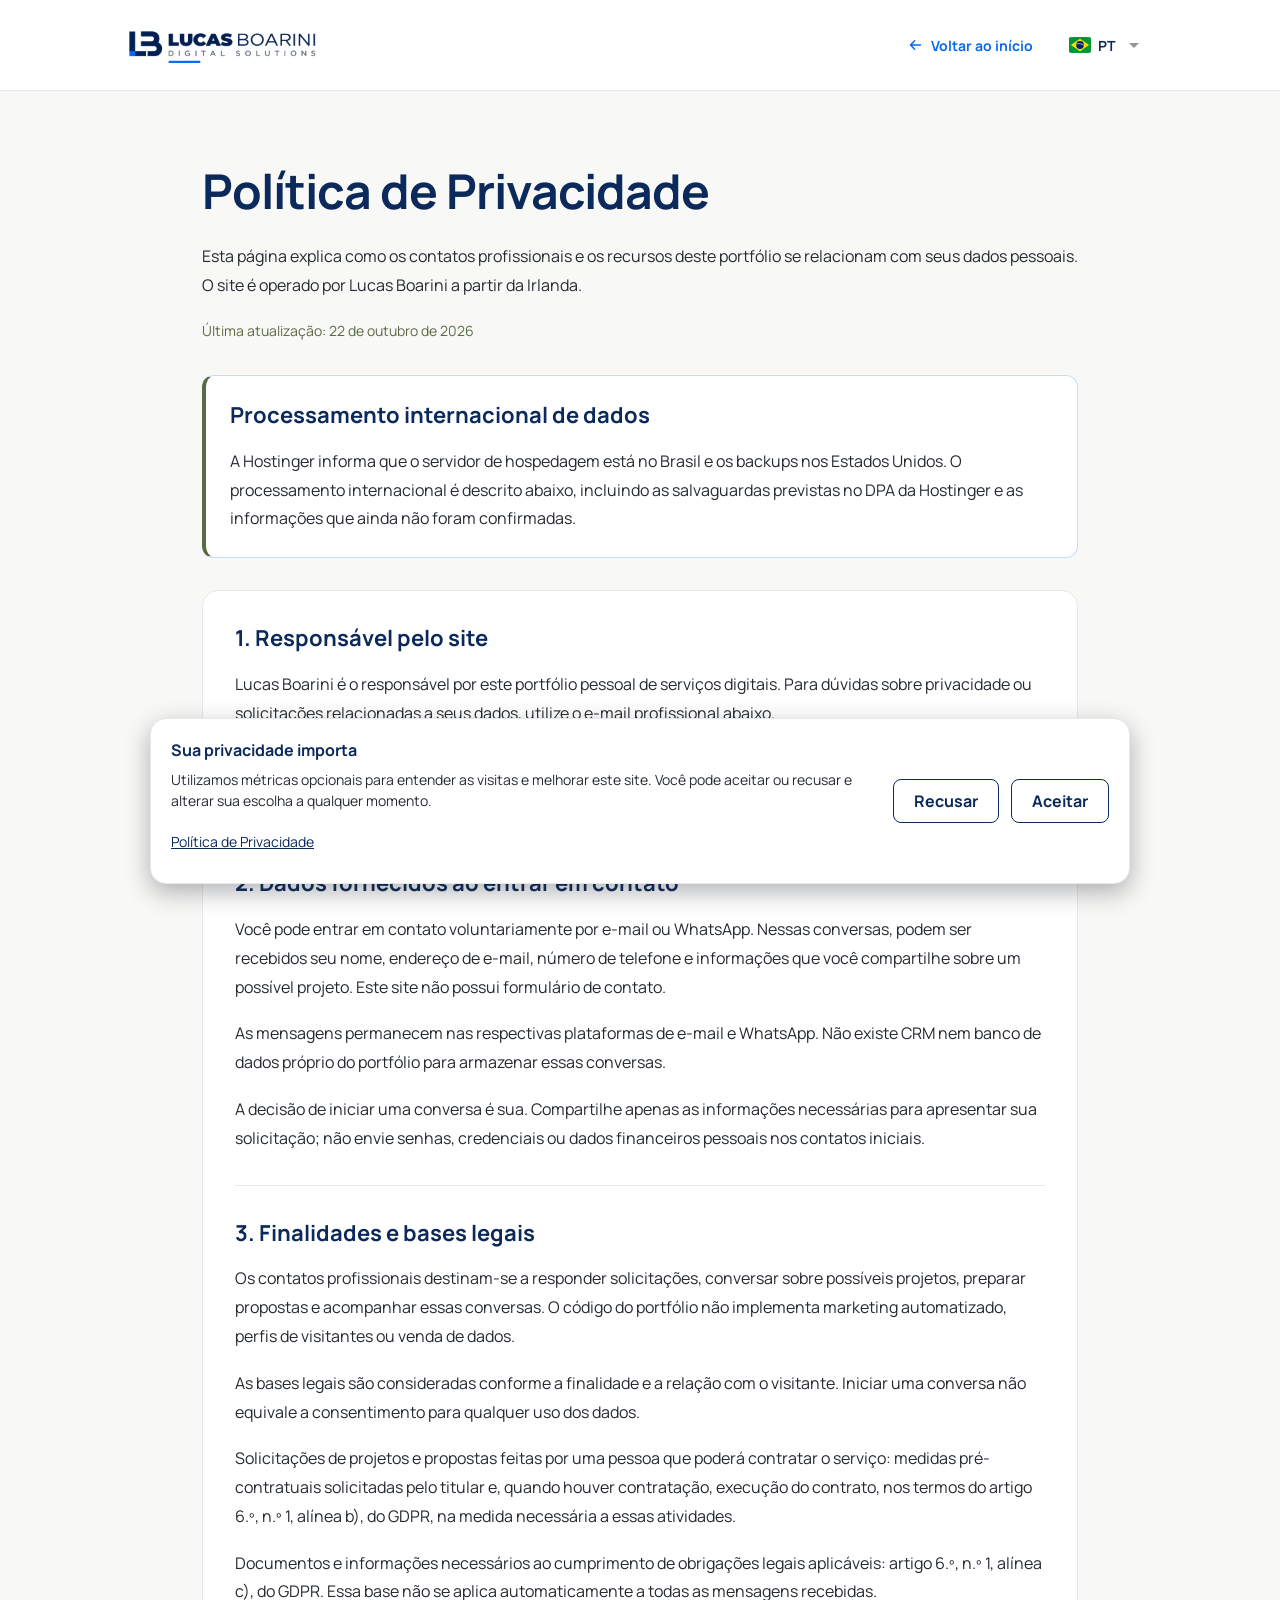
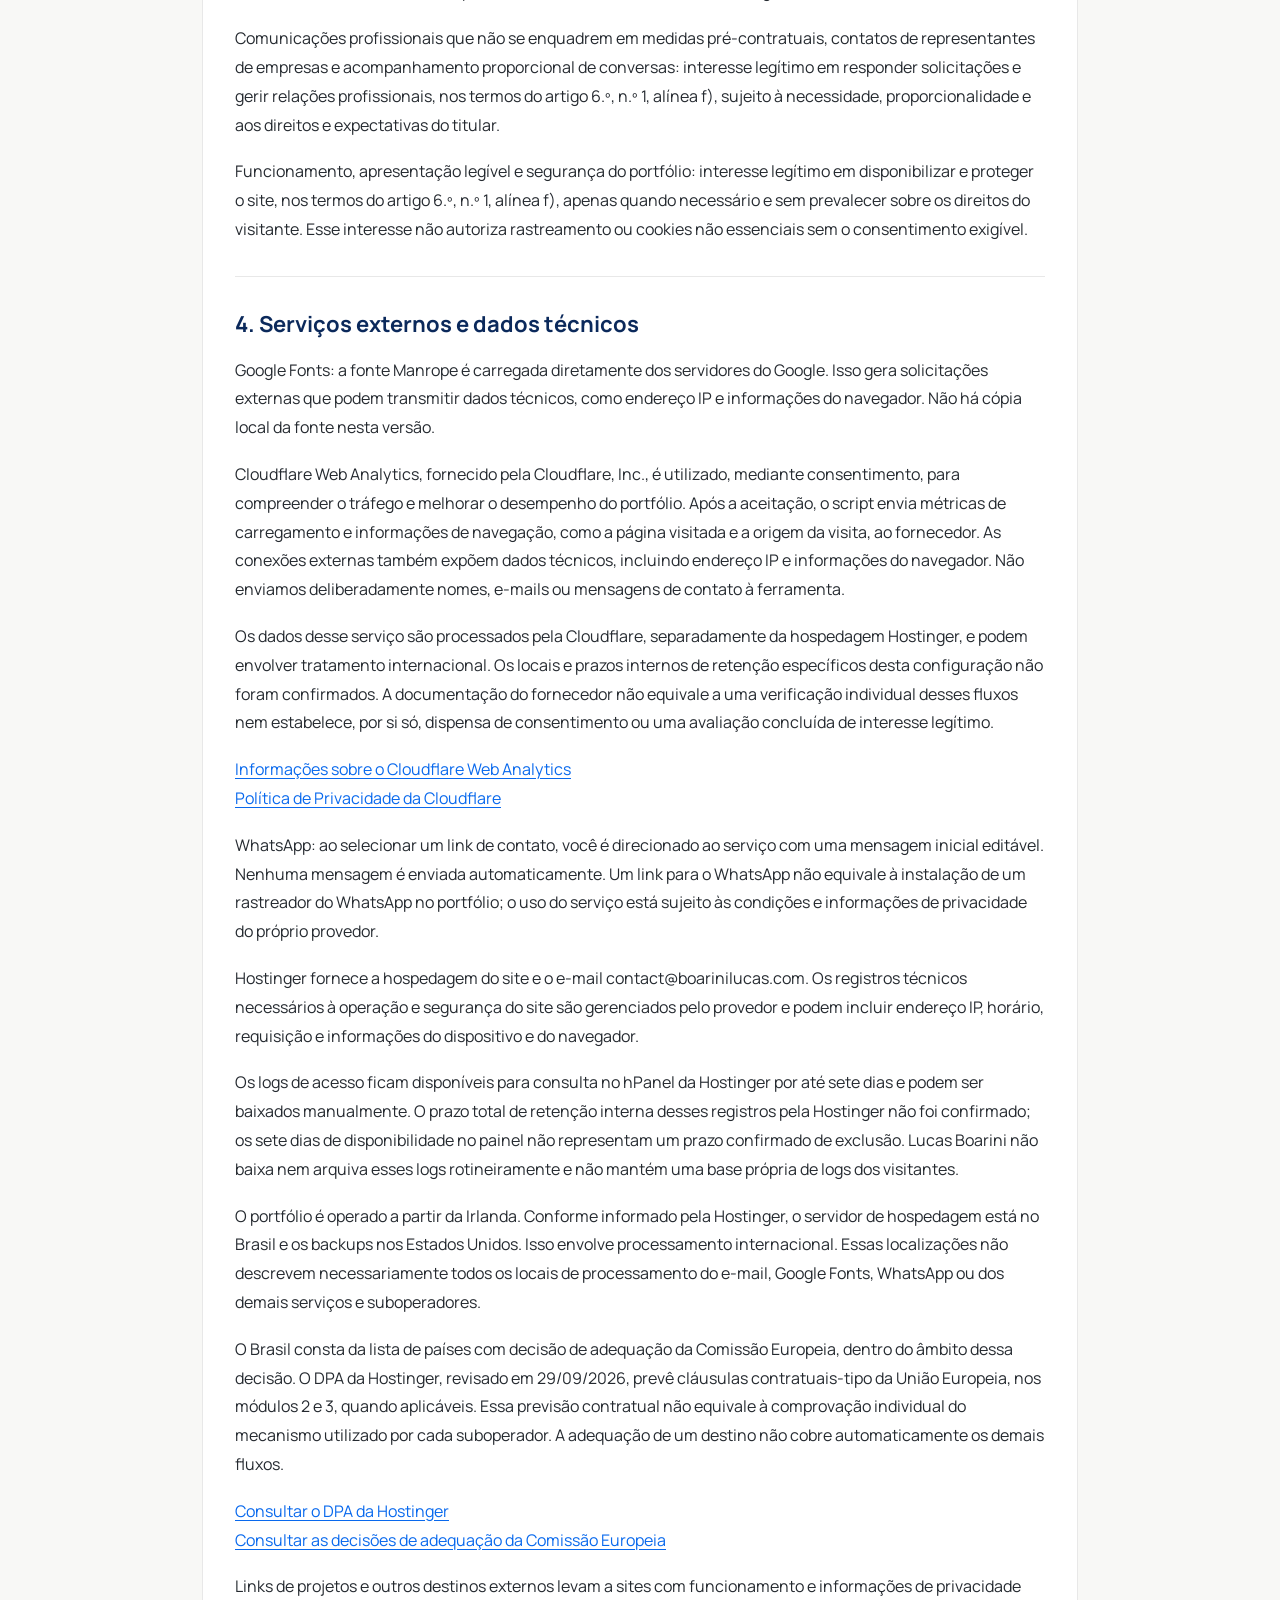
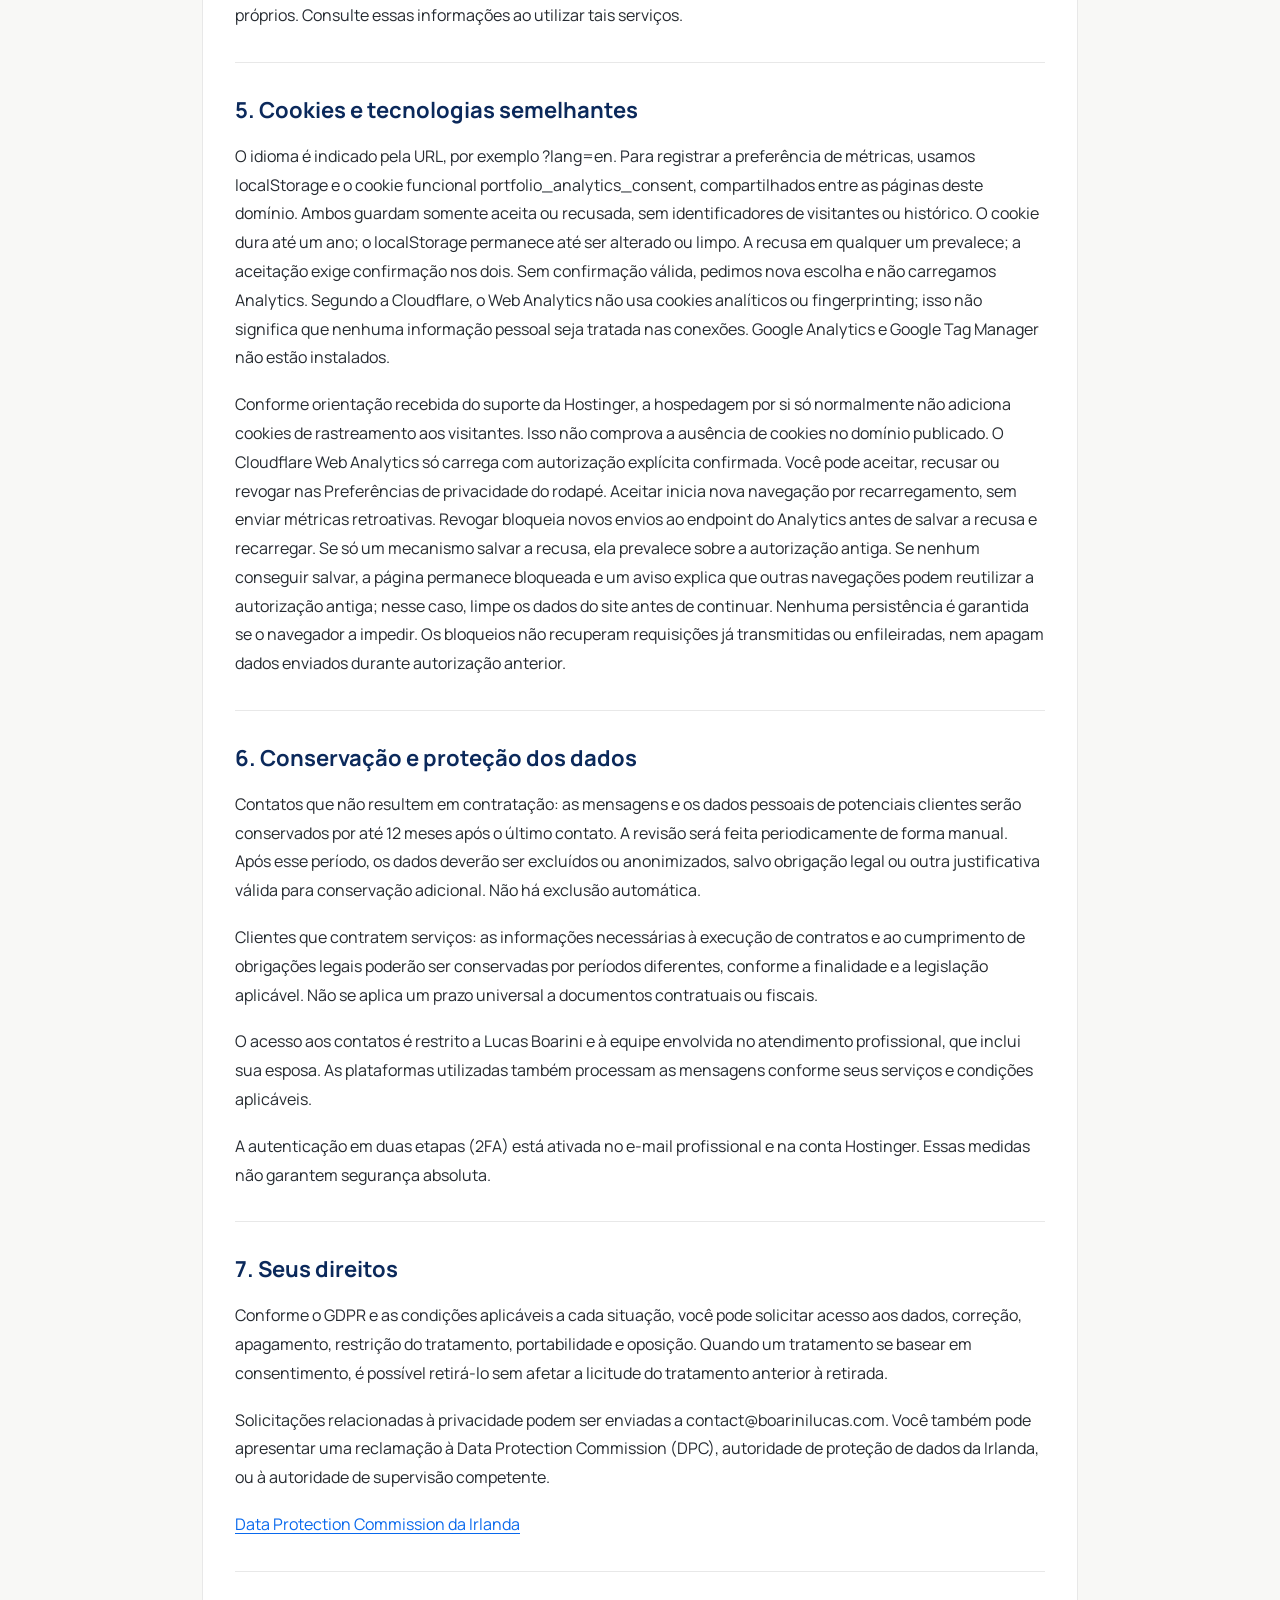
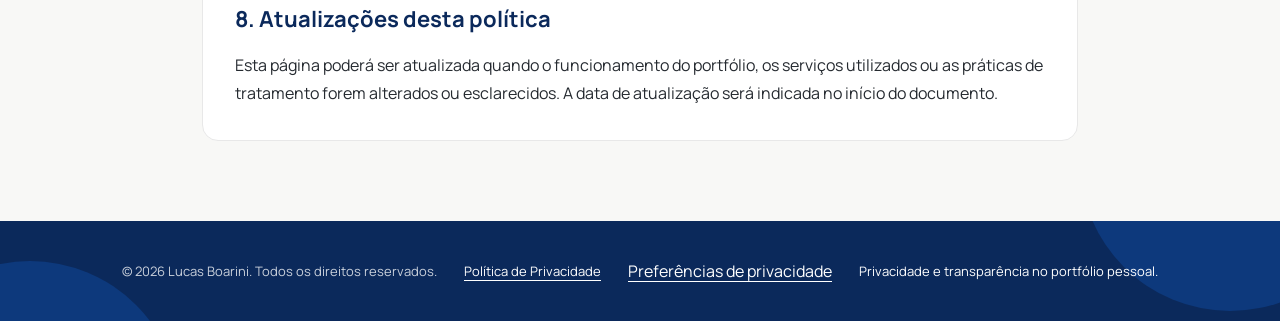
==== commit 274e0ddf: "feat: add bilingual privacy consent for Cloudflare Analytics" ====
--- a/privacy-policy.html
+++ b/privacy-policy.html
@@ -77,7 +77,7 @@
             <div class="privacy-heading">
                 <h1 data-i18n="privacy.link">Política de Privacidade</h1>
                 <p data-i18n="privacy.intro">Esta página explica como os contatos profissionais e os recursos deste portfólio se relacionam com seus dados pessoais. O site é operado por Lucas Boarini a partir da Irlanda.</p>
-                <p class="privacy-updated"><span data-i18n="privacy.updatedLabel">Última atualização:</span> <time datetime="2026-10-21" data-i18n="privacy.updatedDate">21 de outubro de 2026</time></p>
+                <p class="privacy-updated"><span data-i18n="privacy.updatedLabel">Última atualização:</span> <time datetime="2026-10-22" data-i18n="privacy.updatedDate">22 de outubro de 2026</time></p>
             </div>
             <aside class="privacy-review" aria-labelledby="privacy-review-title">
                 <h2 data-i18n="privacy.transferNoticeTitle" id="privacy-review-title">Processamento internacional de dados</h2>
@@ -108,6 +108,10 @@
                 <section aria-labelledby="services-title">
                     <h2 data-i18n="privacy.servicesTitle" id="services-title">4. Serviços externos e dados técnicos</h2>
                     <p data-i18n="privacy.fontsText">Google Fonts: a fonte Manrope é carregada diretamente dos servidores do Google. Isso gera solicitações externas que podem transmitir dados técnicos, como endereço IP e informações do navegador. Não há cópia local da fonte nesta versão.</p>
+                    <p data-i18n="privacy.analyticsText">Cloudflare Web Analytics, fornecido pela Cloudflare, Inc., é utilizado, mediante consentimento, para compreender o tráfego e melhorar o desempenho do portfólio. Após a aceitação, o script envia métricas de carregamento e informações de navegação, como a página visitada e a origem da visita, ao fornecedor. As conexões externas também expõem dados técnicos, incluindo endereço IP e informações do navegador. Não enviamos deliberadamente nomes, e-mails ou mensagens de contato à ferramenta.</p>
+                    <p data-i18n="privacy.analyticsDetails">Os dados desse serviço são processados pela Cloudflare, separadamente da hospedagem Hostinger, e podem envolver tratamento internacional. Os locais e prazos internos de retenção específicos desta configuração não foram confirmados. A documentação do fornecedor não equivale a uma verificação individual desses fluxos nem estabelece, por si só, dispensa de consentimento ou uma avaliação concluída de interesse legítimo.</p>
+                    <p><a href="https://developers.cloudflare.com/web-analytics/about/" data-i18n="privacy.analyticsLink">Informações sobre o Cloudflare Web Analytics</a><br>
+                    <a href="https://www.cloudflare.com/privacypolicy/" data-i18n="privacy.analyticsPrivacyLink">Política de Privacidade da Cloudflare</a></p>
                     <p data-i18n="privacy.whatsappText">WhatsApp: ao selecionar um link de contato, você é direcionado ao serviço com uma mensagem inicial editável. Nenhuma mensagem é enviada automaticamente. Um link para o WhatsApp não equivale à instalação de um rastreador do WhatsApp no portfólio; o uso do serviço está sujeito às condições e informações de privacidade do próprio provedor.</p>
                     <p data-i18n="privacy.hostingText">Hostinger fornece a hospedagem do site e o e-mail contact@boarinilucas.com. Os registros técnicos necessários à operação e segurança do site são gerenciados pelo provedor e podem incluir endereço IP, horário, requisição e informações do dispositivo e do navegador.</p>
                     <p data-i18n="privacy.logsText">Os logs de acesso ficam disponíveis para consulta no hPanel da Hostinger por até sete dias e podem ser baixados manualmente. O prazo total de retenção interna desses registros pela Hostinger não foi confirmado; os sete dias de disponibilidade no painel não representam um prazo confirmado de exclusão. Lucas Boarini não baixa nem arquiva esses logs rotineiramente e não mantém uma base própria de logs dos visitantes.</p>
@@ -119,8 +123,8 @@
                 </section>
                 <section aria-labelledby="cookies-title">
                     <h2 data-i18n="privacy.cookiesTitle" id="cookies-title">5. Cookies e tecnologias semelhantes</h2>
-                    <p data-i18n="privacy.cookiesText">O código deste site estático não define cookies nem utiliza localStorage ou sessionStorage. Não há WordPress no portfólio. O idioma é indicado pela URL, por exemplo ?lang=en. Google Analytics, Google Tag Manager, pixels e outras ferramentas de rastreamento não estão instalados nesta fase.</p>
-                    <p data-i18n="privacy.cookiesHosting">Conforme orientação recebida do suporte da Hostinger, a hospedagem por si só normalmente não adiciona cookies de rastreamento aos visitantes. Isso não constitui uma comprovação da ausência de cookies no domínio publicado. Os serviços externos e a configuração efetiva devem ser considerados separadamente. Se Google Analytics ou outra tecnologia não essencial for adotada futuramente, esta política será atualizada e o consentimento será obtido antes da ativação quando exigido.</p>
+                    <p data-i18n="privacy.cookiesText">O idioma é indicado pela URL, por exemplo ?lang=en. Para registrar a preferência de métricas, usamos localStorage e o cookie funcional portfolio_analytics_consent, compartilhados entre as páginas deste domínio. Ambos guardam somente aceita ou recusada, sem identificadores de visitantes ou histórico. O cookie dura até um ano; o localStorage permanece até ser alterado ou limpo. A recusa em qualquer um prevalece; a aceitação exige confirmação nos dois. Sem confirmação válida, pedimos nova escolha e não carregamos Analytics. Segundo a Cloudflare, o Web Analytics não usa cookies analíticos ou fingerprinting; isso não significa que nenhuma informação pessoal seja tratada nas conexões. Google Analytics e Google Tag Manager não estão instalados.</p>
+                    <p data-i18n="privacy.cookiesHosting">Conforme orientação recebida do suporte da Hostinger, a hospedagem por si só normalmente não adiciona cookies de rastreamento aos visitantes. Isso não comprova a ausência de cookies no domínio publicado. O Cloudflare Web Analytics só carrega com autorização explícita confirmada. Você pode aceitar, recusar ou revogar nas Preferências de privacidade do rodapé. Aceitar inicia nova navegação por recarregamento, sem enviar métricas retroativas. Revogar bloqueia novos envios ao endpoint do Analytics antes de salvar a recusa e recarregar. Se só um mecanismo salvar a recusa, ela prevalece sobre a autorização antiga. Se nenhum conseguir salvar, a página permanece bloqueada e um aviso explica que outras navegações podem reutilizar a autorização antiga; nesse caso, limpe os dados do site antes de continuar. Nenhuma persistência é garantida se o navegador a impedir. Os bloqueios não recuperam requisições já transmitidas ou enfileiradas, nem apagam dados enviados durante autorização anterior.</p>
                 </section>
                 <section aria-labelledby="retention-title">
                     <h2 data-i18n="privacy.retentionTitle" id="retention-title">6. Conservação e proteção dos dados</h2>
@@ -150,5 +154,6 @@
         </footer>
         <script src="assets/translations.js"></script>
         <script src="assets/script.js"></script>
+        <script src="assets/privacy-consent.js"></script>
     </body>
 </html>
--- a/assets/style.css
+++ b/assets/style.css
@@ -2940,3 +2940,104 @@
     outline: 2px solid var(--color-white);
     outline-offset: 5px;
 }
+
+/* Consentimento opcional de métricas — componente compartilhado. */
+.privacy-consent[hidden],
+.privacy-consent-status[hidden] {
+    display: none;
+}
+
+.privacy-consent {
+    position: fixed;
+    inset: auto 16px calc(16px + env(safe-area-inset-bottom, 0px));
+    z-index: 999;
+    max-width: 980px;
+    max-height: calc(100dvh - 120px);
+    overflow-y: auto;
+    margin-inline: auto;
+    display: flex;
+    align-items: center;
+    gap: 24px;
+    padding: 20px;
+    border: 1px solid var(--color-border);
+    border-radius: 16px;
+    background: var(--color-white);
+    color: var(--color-dark);
+    box-shadow: 0 8px 24px var(--color-light-shadow);
+    font-family: var(--font-primary);
+}
+
+.privacy-consent-copy {
+    min-width: 0;
+}
+
+.privacy-consent h2 {
+    margin: 0 0 8px;
+    color: var(--color-primary);
+    font-size: 1rem;
+}
+
+.privacy-consent p {
+    margin: 0 0 8px;
+    font-size: .875rem;
+    line-height: 1.5;
+}
+
+.privacy-consent-policy {
+    display: inline-flex;
+    align-items: center;
+    min-height: 44px;
+    color: var(--color-primary);
+    font-size: .875rem;
+    text-decoration: underline;
+}
+
+.privacy-consent-actions {
+    display: flex;
+    gap: 12px;
+    flex-shrink: 0;
+}
+
+.privacy-consent-choice {
+    min-height: 44px;
+    padding: 10px 20px;
+    border: 1px solid var(--color-primary);
+    border-radius: 8px;
+    background: var(--color-white);
+    color: var(--color-primary);
+    font-weight: 700;
+    cursor: pointer;
+}
+
+.privacy-consent-choice:hover {
+    background: var(--color-background);
+}
+
+.privacy-preferences {
+    min-height: 44px;
+    padding: 0;
+    border: 0;
+    background: transparent;
+    font: inherit;
+    cursor: pointer;
+}
+
+.privacy-consent :focus-visible,
+.privacy-preferences:focus-visible {
+    outline: 2px solid var(--color-accent-accessible);
+    outline-offset: 4px;
+}
+
+@media (max-width: 768px) {
+    .privacy-consent {
+        flex-direction: column;
+        align-items: stretch;
+        gap: 12px;
+        padding: 16px;
+    }
+
+    .privacy-consent-actions > button {
+        flex: 1;
+        min-width: 0;
+    }
+}
